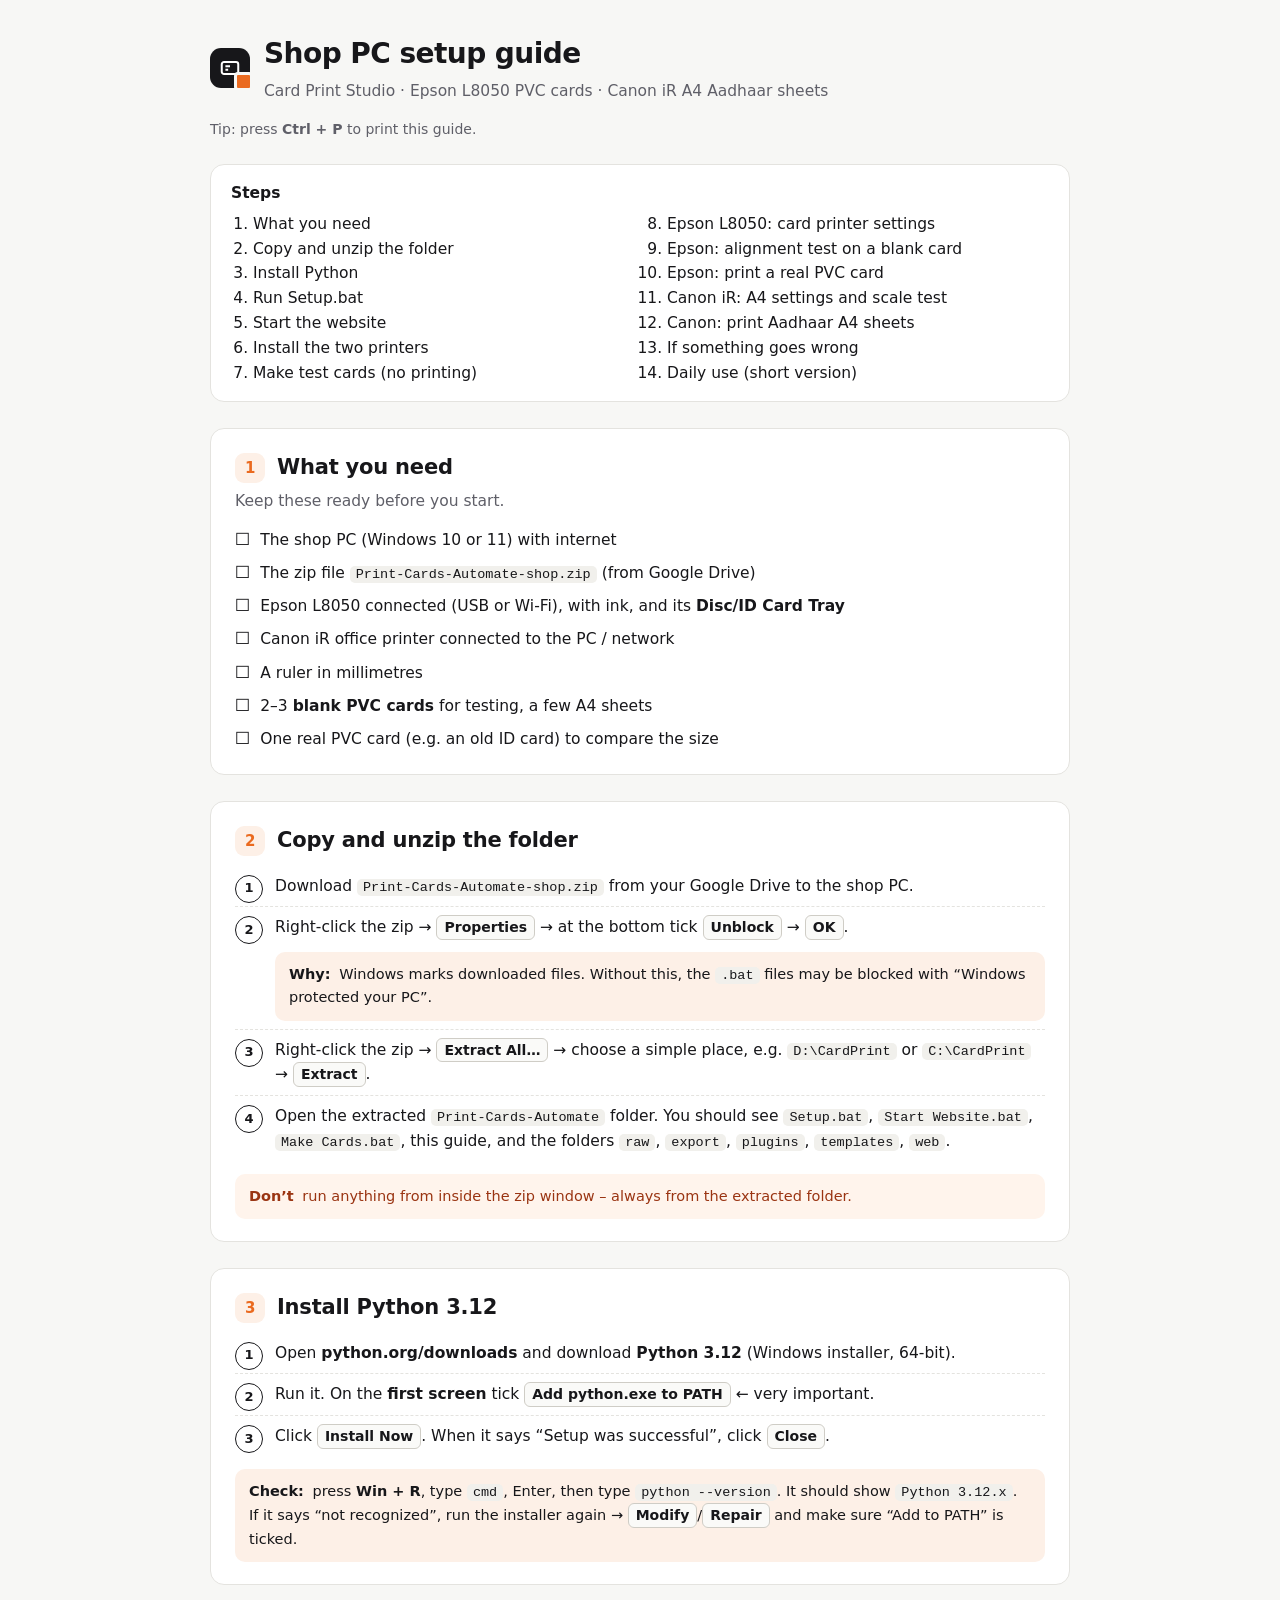
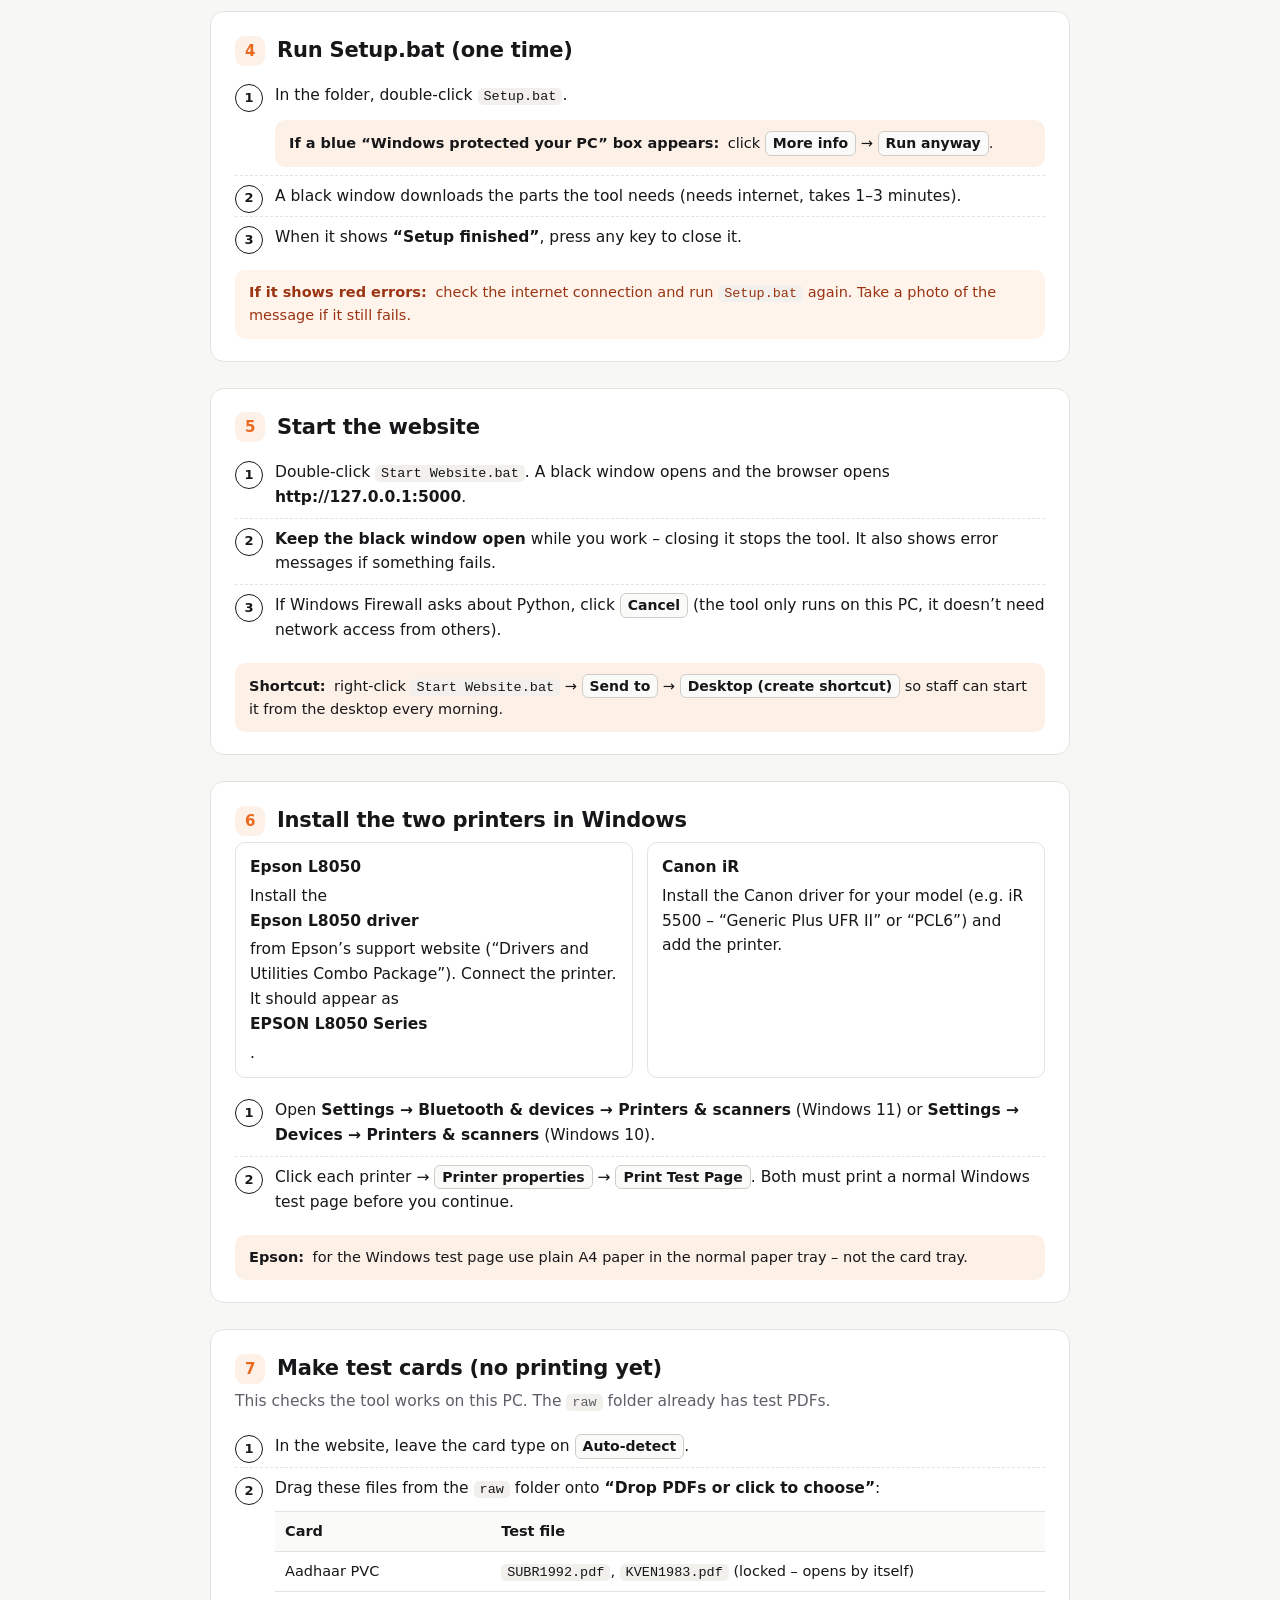
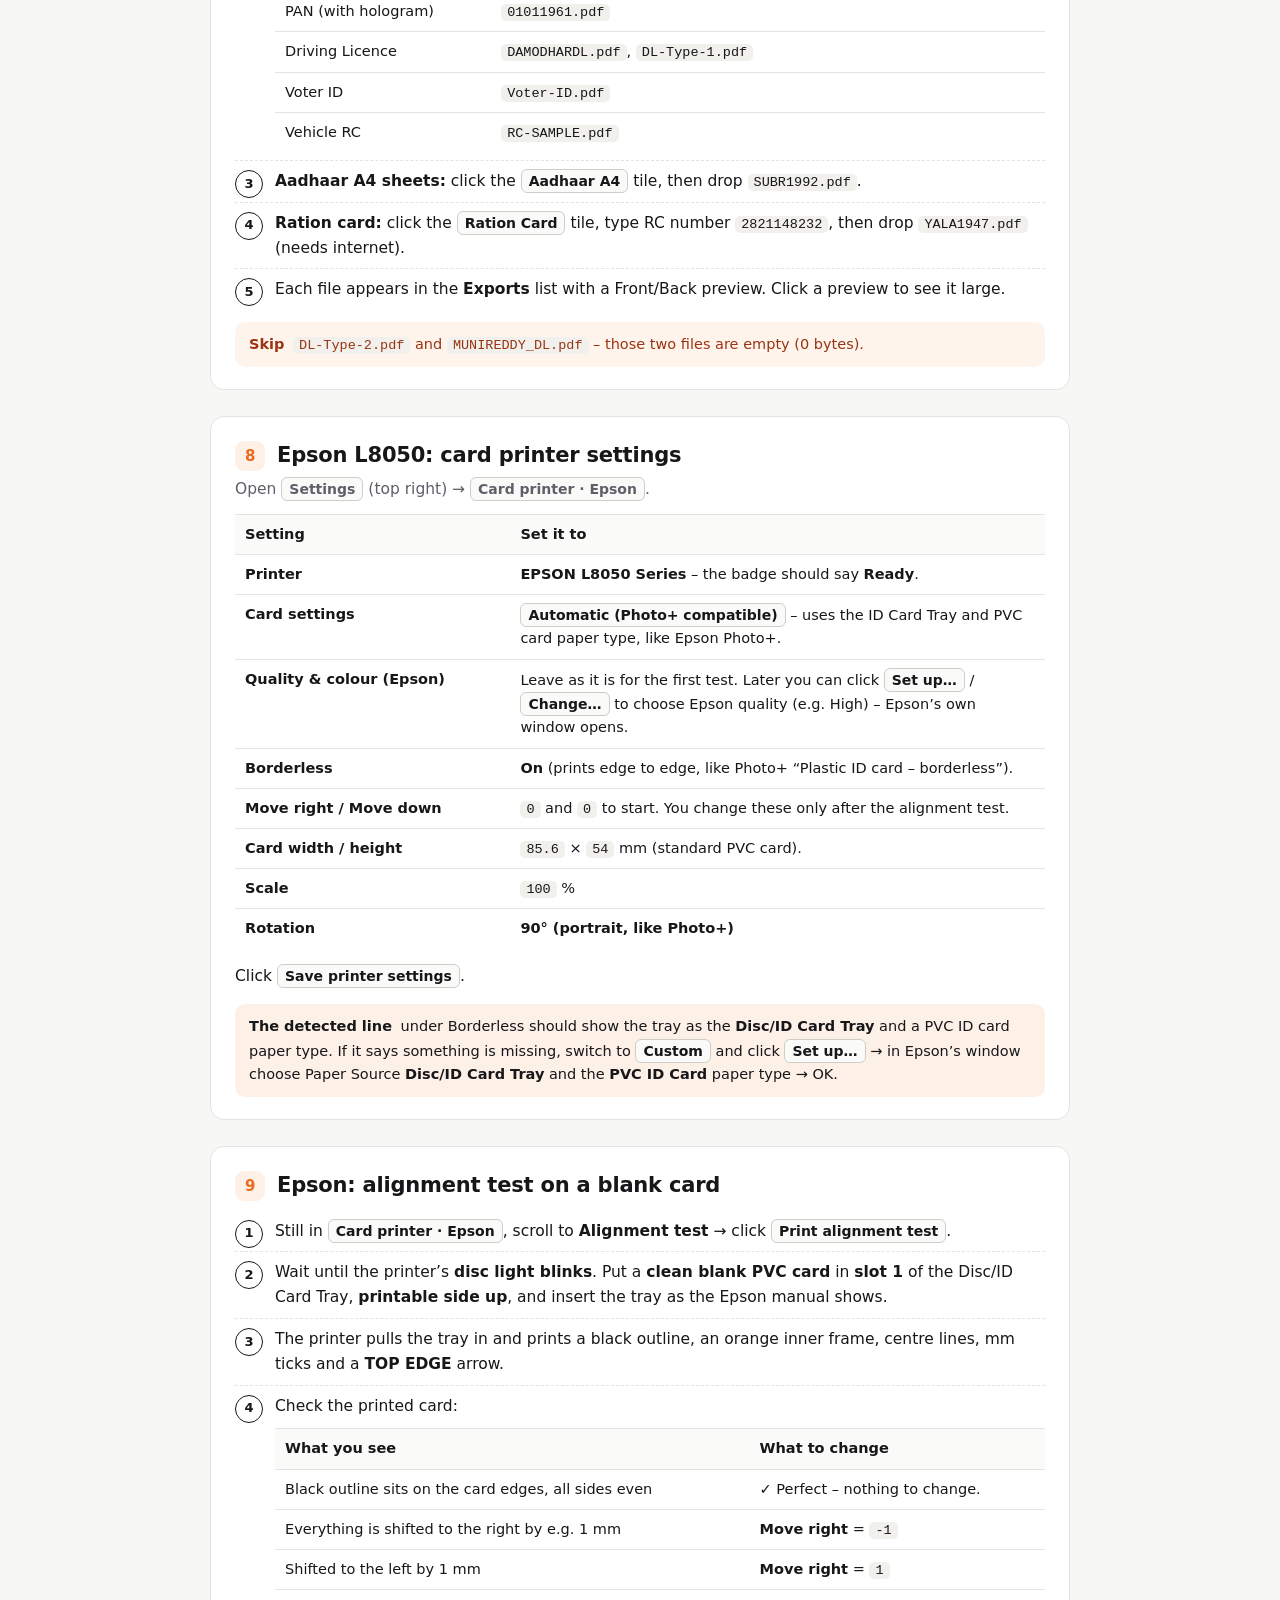
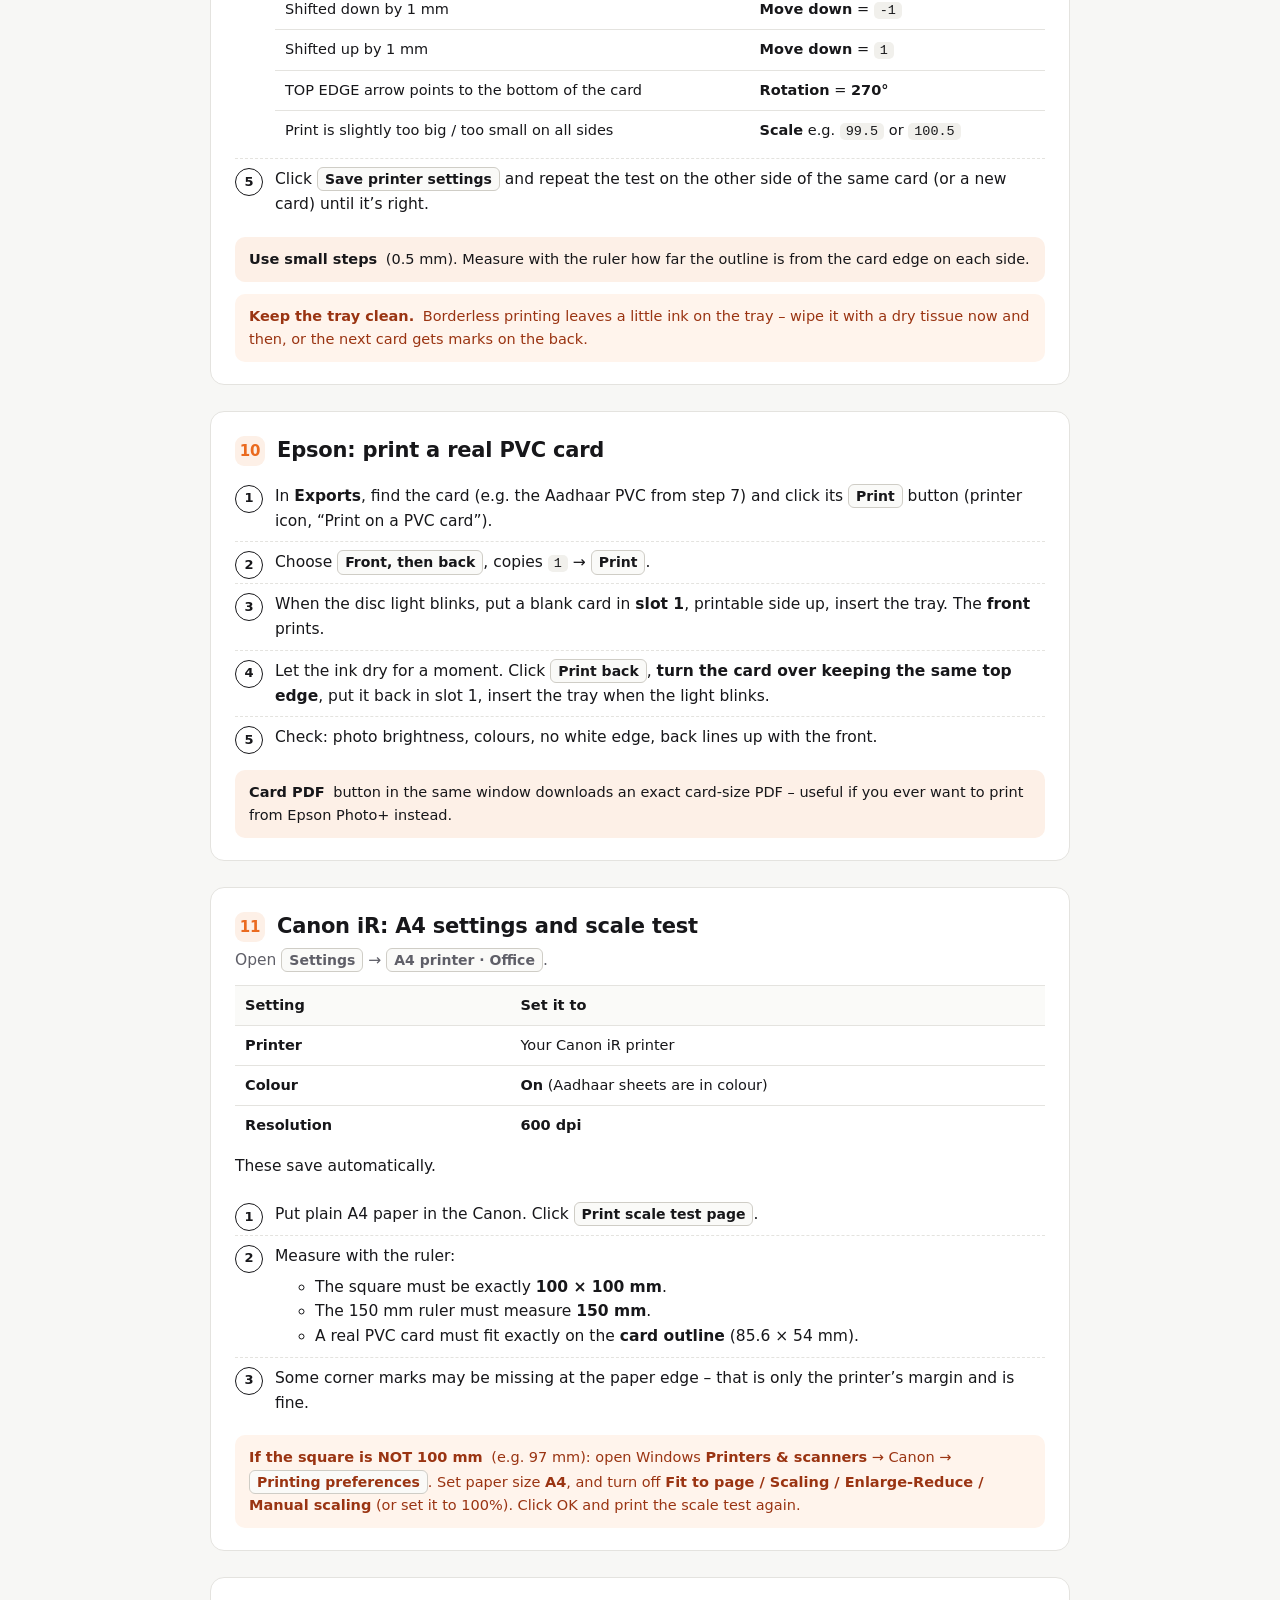
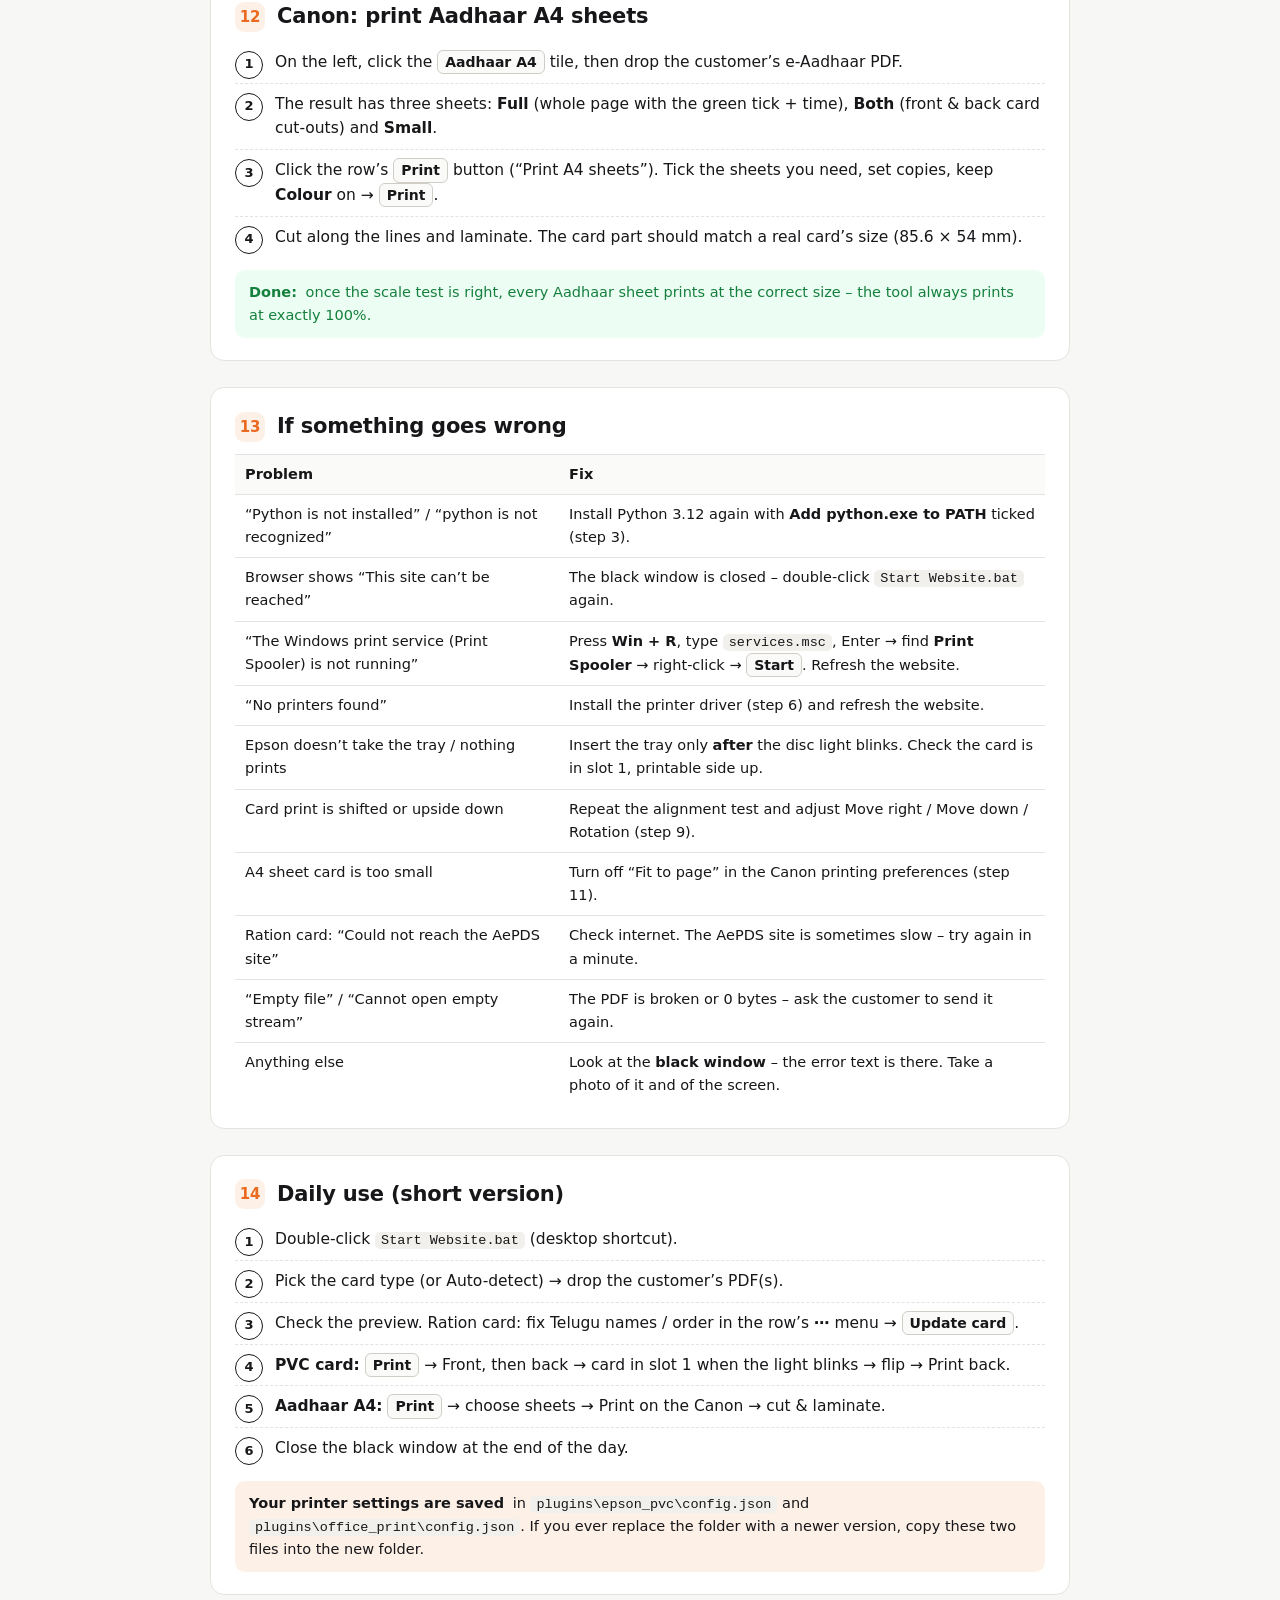
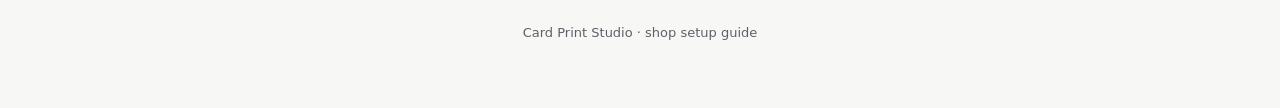
==== SETUP GUIDE.html @ 3e595d33 "Shop PC setup guide (install, Epson card + Canon A4 test printing) Co-Authored-By: Claude Opus 5.5 <" ====
<!doctype html>
<html lang="en">
<head>
<meta charset="utf-8">
<meta name="viewport" content="width=device-width, initial-scale=1">
<title>Shop PC Setup Guide · Card Print Studio</title>
<style>
  :root { --text:#17171a; --muted:#5f5f68; --line:#e4e3df; --bg:#f7f7f5; --card:#fff; --accent:#ea6a1f; --soft:#fdf0e7; --ok:#15803d; --okbg:#ecfdf3; --warn:#9a3412; --warnbg:#fff4ec; --code:#f1f0ec; }
  * { box-sizing: border-box; }
  body { margin: 0; background: var(--bg); color: var(--text); font: 15.5px/1.6 "Segoe UI", system-ui, sans-serif; }
  .wrap { max-width: 900px; margin: 0 auto; padding: 32px 20px 64px; }
  header.top { display: flex; gap: 14px; align-items: center; margin-bottom: 8px; }
  .mark { width: 40px; height: 40px; border-radius: 11px; background: #17171a; display: grid; place-items: center; position: relative; flex: none; }
  .mark::after { content: ""; position: absolute; right: -3px; bottom: -3px; width: 13px; height: 13px; border-radius: 4px; background: var(--accent); border: 3px solid var(--bg); }
  .mark svg { width: 22px; height: 22px; color: #fff; }
  h1 { margin: 0; font-size: 28px; letter-spacing: -.02em; }
  .sub { color: var(--muted); margin: 2px 0 0; }
  nav.toc { margin: 24px 0 8px; padding: 16px 20px; background: var(--card); border: 1px solid var(--line); border-radius: 14px; }
  nav.toc b { display: block; margin-bottom: 6px; }
  nav.toc ol { margin: 0; padding-left: 22px; columns: 2; column-gap: 32px; }
  nav.toc a { color: var(--text); text-decoration: none; } nav.toc a:hover { color: var(--accent); }
  section { margin-top: 26px; padding: 22px 24px; background: var(--card); border: 1px solid var(--line); border-radius: 14px; break-inside: avoid-page; }
  h2 { margin: 0 0 4px; font-size: 21px; letter-spacing: -.01em; display: flex; gap: 12px; align-items: center; }
  h2 .n { width: 30px; height: 30px; border-radius: 9px; background: var(--soft); color: var(--accent); display: grid; place-items: center; font-size: 15px; flex: none; }
  h2 + p.lead { color: var(--muted); margin: 0 0 12px; }
  h3 { font-size: 16px; margin: 18px 0 6px; }
  ol.steps { margin: 8px 0 0; padding-left: 0; list-style: none; counter-reset: s; }
  ol.steps > li { counter-increment: s; position: relative; padding: 8px 0 8px 40px; border-top: 1px dashed var(--line); }
  ol.steps > li:first-child { border-top: 0; }
  ol.steps > li::before { content: counter(s); position: absolute; left: 0; top: 9px; width: 26px; height: 26px; border-radius: 50%; border: 1.5px solid var(--text); font-size: 13px; font-weight: 600; display: grid; place-items: center; }
  .ui { display: inline-block; padding: 0 7px; border-radius: 6px; border: 1px solid #cfcdc6; background: #fafaf8; font-weight: 600; font-size: 14px; white-space: nowrap; }
  code, .path { font: 13.5px Consolas, "Cascadia Mono", monospace; background: var(--code); padding: 1px 6px; border-radius: 5px; }
  .tip, .warn, .ok { margin: 12px 0 0; padding: 11px 14px; border-radius: 10px; font-size: 14.5px; }
  .tip { background: var(--soft); } .warn { background: var(--warnbg); color: var(--warn); } .ok { background: var(--okbg); color: var(--ok); }
  .tip b:first-child, .warn b:first-child, .ok b:first-child { margin-right: 4px; }
  table { width: 100%; border-collapse: collapse; margin-top: 10px; font-size: 14.5px; }
  th, td { text-align: left; padding: 8px 10px; border-top: 1px solid var(--line); vertical-align: top; }
  th { background: #fafaf8; font-weight: 600; }
  ul.check { list-style: none; padding: 0; margin: 8px 0 0; display: grid; gap: 6px; }
  ul.check li::before { content: "☐"; margin-right: 10px; font-size: 17px; }
  .grid2 { display: grid; grid-template-columns: 1fr 1fr; gap: 14px; }
  .box { border: 1px solid var(--line); border-radius: 10px; padding: 12px 14px; }
  .box b { display: block; margin-bottom: 4px; }
  footer { margin-top: 28px; color: var(--muted); font-size: 13px; text-align: center; }
  .noprint { }
  @media (max-width: 700px) { nav.toc ol { columns: 1; } .grid2 { grid-template-columns: 1fr; } }
  @media print { body { background: #fff; font-size: 12.5px; } section, nav.toc { border-color: #ccc; } .noprint { display: none; } a { color: inherit; } }
</style>
</head>
<body>
<div class="wrap">
  <header class="top">
    <span class="mark"><svg viewBox="0 0 24 24" fill="none" stroke="currentColor" stroke-width="2.2"><rect x="3" y="5.5" width="18" height="13" rx="2.5"/><path d="M7 10h5M7 14h3"/></svg></span>
    <div><h1>Shop PC setup guide</h1><p class="sub">Card Print Studio &middot; Epson L8050 PVC cards &middot; Canon iR A4 Aadhaar sheets</p></div>
  </header>
  <p class="noprint" style="color:var(--muted);font-size:14px">Tip: press <b>Ctrl + P</b> to print this guide.</p>

  <nav class="toc"><b>Steps</b><ol>
    <li><a href="#need">What you need</a></li>
    <li><a href="#unzip">Copy and unzip the folder</a></li>
    <li><a href="#python">Install Python</a></li>
    <li><a href="#setup">Run Setup.bat</a></li>
    <li><a href="#start">Start the website</a></li>
    <li><a href="#printers">Install the two printers</a></li>
    <li><a href="#cards">Make test cards (no printing)</a></li>
    <li><a href="#epson">Epson L8050: card printer settings</a></li>
    <li><a href="#epsontest">Epson: alignment test on a blank card</a></li>
    <li><a href="#epsonprint">Epson: print a real PVC card</a></li>
    <li><a href="#canon">Canon iR: A4 settings and scale test</a></li>
    <li><a href="#aadhaar">Canon: print Aadhaar A4 sheets</a></li>
    <li><a href="#trouble">If something goes wrong</a></li>
    <li><a href="#daily">Daily use (short version)</a></li>
  </ol></nav>

  <section id="need">
    <h2><span class="n">1</span>What you need</h2>
    <p class="lead">Keep these ready before you start.</p>
    <ul class="check">
      <li>The shop PC (Windows 10 or 11) with internet</li>
      <li>The zip file <code>Print-Cards-Automate-shop.zip</code> (from Google Drive)</li>
      <li>Epson L8050 connected (USB or Wi-Fi), with ink, and its <b>Disc/ID Card Tray</b></li>
      <li>Canon iR office printer connected to the PC / network</li>
      <li>A ruler in millimetres</li>
      <li>2&ndash;3 <b>blank PVC cards</b> for testing, a few A4 sheets</li>
      <li>One real PVC card (e.g. an old ID card) to compare the size</li>
    </ul>
  </section>

  <section id="unzip">
    <h2><span class="n">2</span>Copy and unzip the folder</h2>
    <ol class="steps">
      <li>Download <code>Print-Cards-Automate-shop.zip</code> from your Google Drive to the shop PC.</li>
      <li>Right-click the zip &rarr; <span class="ui">Properties</span> &rarr; at the bottom tick <span class="ui">Unblock</span> &rarr; <span class="ui">OK</span>.
        <div class="tip"><b>Why:</b> Windows marks downloaded files. Without this, the <code>.bat</code> files may be blocked with &ldquo;Windows protected your PC&rdquo;.</div></li>
      <li>Right-click the zip &rarr; <span class="ui">Extract All&hellip;</span> &rarr; choose a simple place, e.g. <span class="path">D:\CardPrint</span> or <span class="path">C:\CardPrint</span> &rarr; <span class="ui">Extract</span>.</li>
      <li>Open the extracted <span class="path">Print-Cards-Automate</span> folder. You should see <code>Setup.bat</code>, <code>Start Website.bat</code>, <code>Make Cards.bat</code>, this guide, and the folders <code>raw</code>, <code>export</code>, <code>plugins</code>, <code>templates</code>, <code>web</code>.</li>
    </ol>
    <div class="warn"><b>Don&rsquo;t</b> run anything from inside the zip window &ndash; always from the extracted folder.</div>
  </section>

  <section id="python">
    <h2><span class="n">3</span>Install Python 3.12</h2>
    <ol class="steps">
      <li>Open <b>python.org/downloads</b> and download <b>Python 3.12</b> (Windows installer, 64-bit).</li>
      <li>Run it. On the <b>first screen</b> tick <span class="ui">Add python.exe to PATH</span> &larr; very important.</li>
      <li>Click <span class="ui">Install Now</span>. When it says &ldquo;Setup was successful&rdquo;, click <span class="ui">Close</span>.</li>
    </ol>
    <div class="tip"><b>Check:</b> press <b>Win + R</b>, type <code>cmd</code>, Enter, then type <code>python --version</code>. It should show <code>Python 3.12.x</code>. If it says &ldquo;not recognized&rdquo;, run the installer again &rarr; <span class="ui">Modify</span>/<span class="ui">Repair</span> and make sure &ldquo;Add to PATH&rdquo; is ticked.</div>
  </section>

  <section id="setup">
    <h2><span class="n">4</span>Run Setup.bat (one time)</h2>
    <ol class="steps">
      <li>In the folder, double-click <code>Setup.bat</code>.
        <div class="tip"><b>If a blue &ldquo;Windows protected your PC&rdquo; box appears:</b> click <span class="ui">More info</span> &rarr; <span class="ui">Run anyway</span>.</div></li>
      <li>A black window downloads the parts the tool needs (needs internet, takes 1&ndash;3 minutes).</li>
      <li>When it shows <b>&ldquo;Setup finished&rdquo;</b>, press any key to close it.</li>
    </ol>
    <div class="warn"><b>If it shows red errors:</b> check the internet connection and run <code>Setup.bat</code> again. Take a photo of the message if it still fails.</div>
  </section>

  <section id="start">
    <h2><span class="n">5</span>Start the website</h2>
    <ol class="steps">
      <li>Double-click <code>Start Website.bat</code>. A black window opens and the browser opens <b>http://127.0.0.1:5000</b>.</li>
      <li><b>Keep the black window open</b> while you work &ndash; closing it stops the tool. It also shows error messages if something fails.</li>
      <li>If Windows Firewall asks about Python, click <span class="ui">Cancel</span> (the tool only runs on this PC, it doesn&rsquo;t need network access from others).</li>
    </ol>
    <div class="tip"><b>Shortcut:</b> right-click <code>Start Website.bat</code> &rarr; <span class="ui">Send to</span> &rarr; <span class="ui">Desktop (create shortcut)</span> so staff can start it from the desktop every morning.</div>
  </section>

  <section id="printers">
    <h2><span class="n">6</span>Install the two printers in Windows</h2>
    <div class="grid2">
      <div class="box"><b>Epson L8050</b>
        Install the <b>Epson L8050 driver</b> from Epson&rsquo;s support website (&ldquo;Drivers and Utilities Combo Package&rdquo;). Connect the printer. It should appear as <b>EPSON L8050 Series</b>.</div>
      <div class="box"><b>Canon iR</b>
        Install the Canon driver for your model (e.g. iR 5500 &ndash; &ldquo;Generic Plus UFR II&rdquo; or &ldquo;PCL6&rdquo;) and add the printer.</div>
    </div>
    <ol class="steps" style="margin-top:12px">
      <li>Open <b>Settings &rarr; Bluetooth &amp; devices &rarr; Printers &amp; scanners</b> (Windows 11) or <b>Settings &rarr; Devices &rarr; Printers &amp; scanners</b> (Windows 10).</li>
      <li>Click each printer &rarr; <span class="ui">Printer properties</span> &rarr; <span class="ui">Print Test Page</span>. Both must print a normal Windows test page before you continue.</li>
    </ol>
    <div class="tip"><b>Epson:</b> for the Windows test page use plain A4 paper in the normal paper tray &ndash; not the card tray.</div>
  </section>

  <section id="cards">
    <h2><span class="n">7</span>Make test cards (no printing yet)</h2>
    <p class="lead">This checks the tool works on this PC. The <code>raw</code> folder already has test PDFs.</p>
    <ol class="steps">
      <li>In the website, leave the card type on <span class="ui">Auto-detect</span>.</li>
      <li>Drag these files from the <code>raw</code> folder onto <b>&ldquo;Drop PDFs or click to choose&rdquo;</b>:
        <table>
          <tr><th>Card</th><th>Test file</th></tr>
          <tr><td>Aadhaar PVC</td><td><code>SUBR1992.pdf</code>, <code>KVEN1983.pdf</code> (locked &ndash; opens by itself)</td></tr>
          <tr><td>PAN (with hologram)</td><td><code>01011961.pdf</code></td></tr>
          <tr><td>Driving Licence</td><td><code>DAMODHARDL.pdf</code>, <code>DL-Type-1.pdf</code></td></tr>
          <tr><td>Voter ID</td><td><code>Voter-ID.pdf</code></td></tr>
          <tr><td>Vehicle RC</td><td><code>RC-SAMPLE.pdf</code></td></tr>
        </table></li>
      <li><b>Aadhaar A4 sheets:</b> click the <span class="ui">Aadhaar A4</span> tile, then drop <code>SUBR1992.pdf</code>.</li>
      <li><b>Ration card:</b> click the <span class="ui">Ration Card</span> tile, type RC number <code>2821148232</code>, then drop <code>YALA1947.pdf</code> (needs internet).</li>
      <li>Each file appears in the <b>Exports</b> list with a Front/Back preview. Click a preview to see it large.</li>
    </ol>
    <div class="warn"><b>Skip</b> <code>DL-Type-2.pdf</code> and <code>MUNIREDDY_DL.pdf</code> &ndash; those two files are empty (0 bytes).</div>
  </section>

  <section id="epson">
    <h2><span class="n">8</span>Epson L8050: card printer settings</h2>
    <p class="lead">Open <span class="ui">Settings</span> (top right) &rarr; <span class="ui">Card printer &middot; Epson</span>.</p>
    <table>
      <tr><th style="width:34%">Setting</th><th>Set it to</th></tr>
      <tr><td><b>Printer</b></td><td><b>EPSON L8050 Series</b> &ndash; the badge should say <b>Ready</b>.</td></tr>
      <tr><td><b>Card settings</b></td><td><span class="ui">Automatic (Photo+ compatible)</span> &ndash; uses the ID Card Tray and PVC card paper type, like Epson Photo+.</td></tr>
      <tr><td><b>Quality &amp; colour (Epson)</b></td><td>Leave as it is for the first test. Later you can click <span class="ui">Set up&hellip;</span> / <span class="ui">Change&hellip;</span> to choose Epson quality (e.g. High) &ndash; Epson&rsquo;s own window opens.</td></tr>
      <tr><td><b>Borderless</b></td><td><b>On</b> (prints edge to edge, like Photo+ &ldquo;Plastic ID card &ndash; borderless&rdquo;).</td></tr>
      <tr><td><b>Move right / Move down</b></td><td><code>0</code> and <code>0</code> to start. You change these only after the alignment test.</td></tr>
      <tr><td><b>Card width / height</b></td><td><code>85.6</code> &times; <code>54</code> mm (standard PVC card).</td></tr>
      <tr><td><b>Scale</b></td><td><code>100</code> %</td></tr>
      <tr><td><b>Rotation</b></td><td><b>90&deg; (portrait, like Photo+)</b></td></tr>
    </table>
    <p>Click <span class="ui">Save printer settings</span>.</p>
    <div class="tip"><b>The detected line</b> under Borderless should show the tray as the <b>Disc/ID Card Tray</b> and a PVC ID card paper type. If it says something is missing, switch to <span class="ui">Custom</span> and click <span class="ui">Set up&hellip;</span> &rarr; in Epson&rsquo;s window choose Paper Source <b>Disc/ID Card Tray</b> and the <b>PVC ID Card</b> paper type &rarr; OK.</div>
  </section>

  <section id="epsontest">
    <h2><span class="n">9</span>Epson: alignment test on a blank card</h2>
    <ol class="steps">
      <li>Still in <span class="ui">Card printer &middot; Epson</span>, scroll to <b>Alignment test</b> &rarr; click <span class="ui">Print alignment test</span>.</li>
      <li>Wait until the printer&rsquo;s <b>disc light blinks</b>. Put a <b>clean blank PVC card</b> in <b>slot 1</b> of the Disc/ID Card Tray, <b>printable side up</b>, and insert the tray as the Epson manual shows.</li>
      <li>The printer pulls the tray in and prints a black outline, an orange inner frame, centre lines, mm ticks and a <b>TOP EDGE</b> arrow.</li>
      <li>Check the printed card:
        <table>
          <tr><th>What you see</th><th>What to change</th></tr>
          <tr><td>Black outline sits on the card edges, all sides even</td><td>&#10003; Perfect &ndash; nothing to change.</td></tr>
          <tr><td>Everything is shifted to the right by e.g. 1 mm</td><td><b>Move right</b> = <code>-1</code></td></tr>
          <tr><td>Shifted to the left by 1 mm</td><td><b>Move right</b> = <code>1</code></td></tr>
          <tr><td>Shifted down by 1 mm</td><td><b>Move down</b> = <code>-1</code></td></tr>
          <tr><td>Shifted up by 1 mm</td><td><b>Move down</b> = <code>1</code></td></tr>
          <tr><td>TOP EDGE arrow points to the bottom of the card</td><td><b>Rotation</b> = <b>270&deg;</b></td></tr>
          <tr><td>Print is slightly too big / too small on all sides</td><td><b>Scale</b> e.g. <code>99.5</code> or <code>100.5</code></td></tr>
        </table></li>
      <li>Click <span class="ui">Save printer settings</span> and repeat the test on the other side of the same card (or a new card) until it&rsquo;s right.</li>
    </ol>
    <div class="tip"><b>Use small steps</b> (0.5 mm). Measure with the ruler how far the outline is from the card edge on each side.</div>
    <div class="warn"><b>Keep the tray clean.</b> Borderless printing leaves a little ink on the tray &ndash; wipe it with a dry tissue now and then, or the next card gets marks on the back.</div>
  </section>

  <section id="epsonprint">
    <h2><span class="n">10</span>Epson: print a real PVC card</h2>
    <ol class="steps">
      <li>In <b>Exports</b>, find the card (e.g. the Aadhaar PVC from step 7) and click its <span class="ui">Print</span> button (printer icon, &ldquo;Print on a PVC card&rdquo;).</li>
      <li>Choose <span class="ui">Front, then back</span>, copies <code>1</code> &rarr; <span class="ui">Print</span>.</li>
      <li>When the disc light blinks, put a blank card in <b>slot 1</b>, printable side up, insert the tray. The <b>front</b> prints.</li>
      <li>Let the ink dry for a moment. Click <span class="ui">Print back</span>, <b>turn the card over keeping the same top edge</b>, put it back in slot 1, insert the tray when the light blinks.</li>
      <li>Check: photo brightness, colours, no white edge, back lines up with the front.</li>
    </ol>
    <div class="tip"><b>Card PDF</b> button in the same window downloads an exact card-size PDF &ndash; useful if you ever want to print from Epson Photo+ instead.</div>
  </section>

  <section id="canon">
    <h2><span class="n">11</span>Canon iR: A4 settings and scale test</h2>
    <p class="lead">Open <span class="ui">Settings</span> &rarr; <span class="ui">A4 printer &middot; Office</span>.</p>
    <table>
      <tr><th style="width:34%">Setting</th><th>Set it to</th></tr>
      <tr><td><b>Printer</b></td><td>Your Canon iR printer</td></tr>
      <tr><td><b>Colour</b></td><td><b>On</b> (Aadhaar sheets are in colour)</td></tr>
      <tr><td><b>Resolution</b></td><td><b>600 dpi</b></td></tr>
    </table>
    <p style="margin-top:8px">These save automatically.</p>
    <ol class="steps">
      <li>Put plain A4 paper in the Canon. Click <span class="ui">Print scale test page</span>.</li>
      <li>Measure with the ruler:
        <ul style="margin:6px 0 0">
          <li>The square must be exactly <b>100 &times; 100 mm</b>.</li>
          <li>The 150 mm ruler must measure <b>150 mm</b>.</li>
          <li>A real PVC card must fit exactly on the <b>card outline</b> (85.6 &times; 54 mm).</li>
        </ul></li>
      <li>Some corner marks may be missing at the paper edge &ndash; that is only the printer&rsquo;s margin and is fine.</li>
    </ol>
    <div class="warn"><b>If the square is NOT 100 mm</b> (e.g. 97 mm): open Windows <b>Printers &amp; scanners</b> &rarr; Canon &rarr; <span class="ui">Printing preferences</span>. Set paper size <b>A4</b>, and turn off <b>Fit to page / Scaling / Enlarge-Reduce / Manual scaling</b> (or set it to 100%). Click OK and print the scale test again.</div>
  </section>

  <section id="aadhaar">
    <h2><span class="n">12</span>Canon: print Aadhaar A4 sheets</h2>
    <ol class="steps">
      <li>On the left, click the <span class="ui">Aadhaar A4</span> tile, then drop the customer&rsquo;s e-Aadhaar PDF.</li>
      <li>The result has three sheets: <b>Full</b> (whole page with the green tick + time), <b>Both</b> (front &amp; back card cut-outs) and <b>Small</b>.</li>
      <li>Click the row&rsquo;s <span class="ui">Print</span> button (&ldquo;Print A4 sheets&rdquo;). Tick the sheets you need, set copies, keep <b>Colour</b> on &rarr; <span class="ui">Print</span>.</li>
      <li>Cut along the lines and laminate. The card part should match a real card&rsquo;s size (85.6 &times; 54 mm).</li>
    </ol>
    <div class="ok"><b>Done:</b> once the scale test is right, every Aadhaar sheet prints at the correct size &ndash; the tool always prints at exactly 100%.</div>
  </section>

  <section id="trouble">
    <h2><span class="n">13</span>If something goes wrong</h2>
    <table>
      <tr><th style="width:40%">Problem</th><th>Fix</th></tr>
      <tr><td>&ldquo;Python is not installed&rdquo; / &ldquo;python is not recognized&rdquo;</td><td>Install Python 3.12 again with <b>Add python.exe to PATH</b> ticked (step 3).</td></tr>
      <tr><td>Browser shows &ldquo;This site can&rsquo;t be reached&rdquo;</td><td>The black window is closed &ndash; double-click <code>Start Website.bat</code> again.</td></tr>
      <tr><td>&ldquo;The Windows print service (Print Spooler) is not running&rdquo;</td><td>Press <b>Win + R</b>, type <code>services.msc</code>, Enter &rarr; find <b>Print Spooler</b> &rarr; right-click &rarr; <span class="ui">Start</span>. Refresh the website.</td></tr>
      <tr><td>&ldquo;No printers found&rdquo;</td><td>Install the printer driver (step 6) and refresh the website.</td></tr>
      <tr><td>Epson doesn&rsquo;t take the tray / nothing prints</td><td>Insert the tray only <b>after</b> the disc light blinks. Check the card is in slot 1, printable side up.</td></tr>
      <tr><td>Card print is shifted or upside down</td><td>Repeat the alignment test and adjust Move right / Move down / Rotation (step 9).</td></tr>
      <tr><td>A4 sheet card is too small</td><td>Turn off &ldquo;Fit to page&rdquo; in the Canon printing preferences (step 11).</td></tr>
      <tr><td>Ration card: &ldquo;Could not reach the AePDS site&rdquo;</td><td>Check internet. The AePDS site is sometimes slow &ndash; try again in a minute.</td></tr>
      <tr><td>&ldquo;Empty file&rdquo; / &ldquo;Cannot open empty stream&rdquo;</td><td>The PDF is broken or 0 bytes &ndash; ask the customer to send it again.</td></tr>
      <tr><td>Anything else</td><td>Look at the <b>black window</b> &ndash; the error text is there. Take a photo of it and of the screen.</td></tr>
    </table>
  </section>

  <section id="daily">
    <h2><span class="n">14</span>Daily use (short version)</h2>
    <ol class="steps">
      <li>Double-click <code>Start Website.bat</code> (desktop shortcut).</li>
      <li>Pick the card type (or Auto-detect) &rarr; drop the customer&rsquo;s PDF(s).</li>
      <li>Check the preview. Ration card: fix Telugu names / order in the row&rsquo;s <b>&#8943;</b> menu &rarr; <span class="ui">Update card</span>.</li>
      <li><b>PVC card:</b> <span class="ui">Print</span> &rarr; Front, then back &rarr; card in slot 1 when the light blinks &rarr; flip &rarr; Print back.</li>
      <li><b>Aadhaar A4:</b> <span class="ui">Print</span> &rarr; choose sheets &rarr; Print on the Canon &rarr; cut &amp; laminate.</li>
      <li>Close the black window at the end of the day.</li>
    </ol>
    <div class="tip"><b>Your printer settings are saved</b> in <span class="path">plugins\epson_pvc\config.json</span> and <span class="path">plugins\office_print\config.json</span>. If you ever replace the folder with a newer version, copy these two files into the new folder.</div>
  </section>

  <footer>Card Print Studio &middot; shop setup guide</footer>
</div>
</body>
</html>
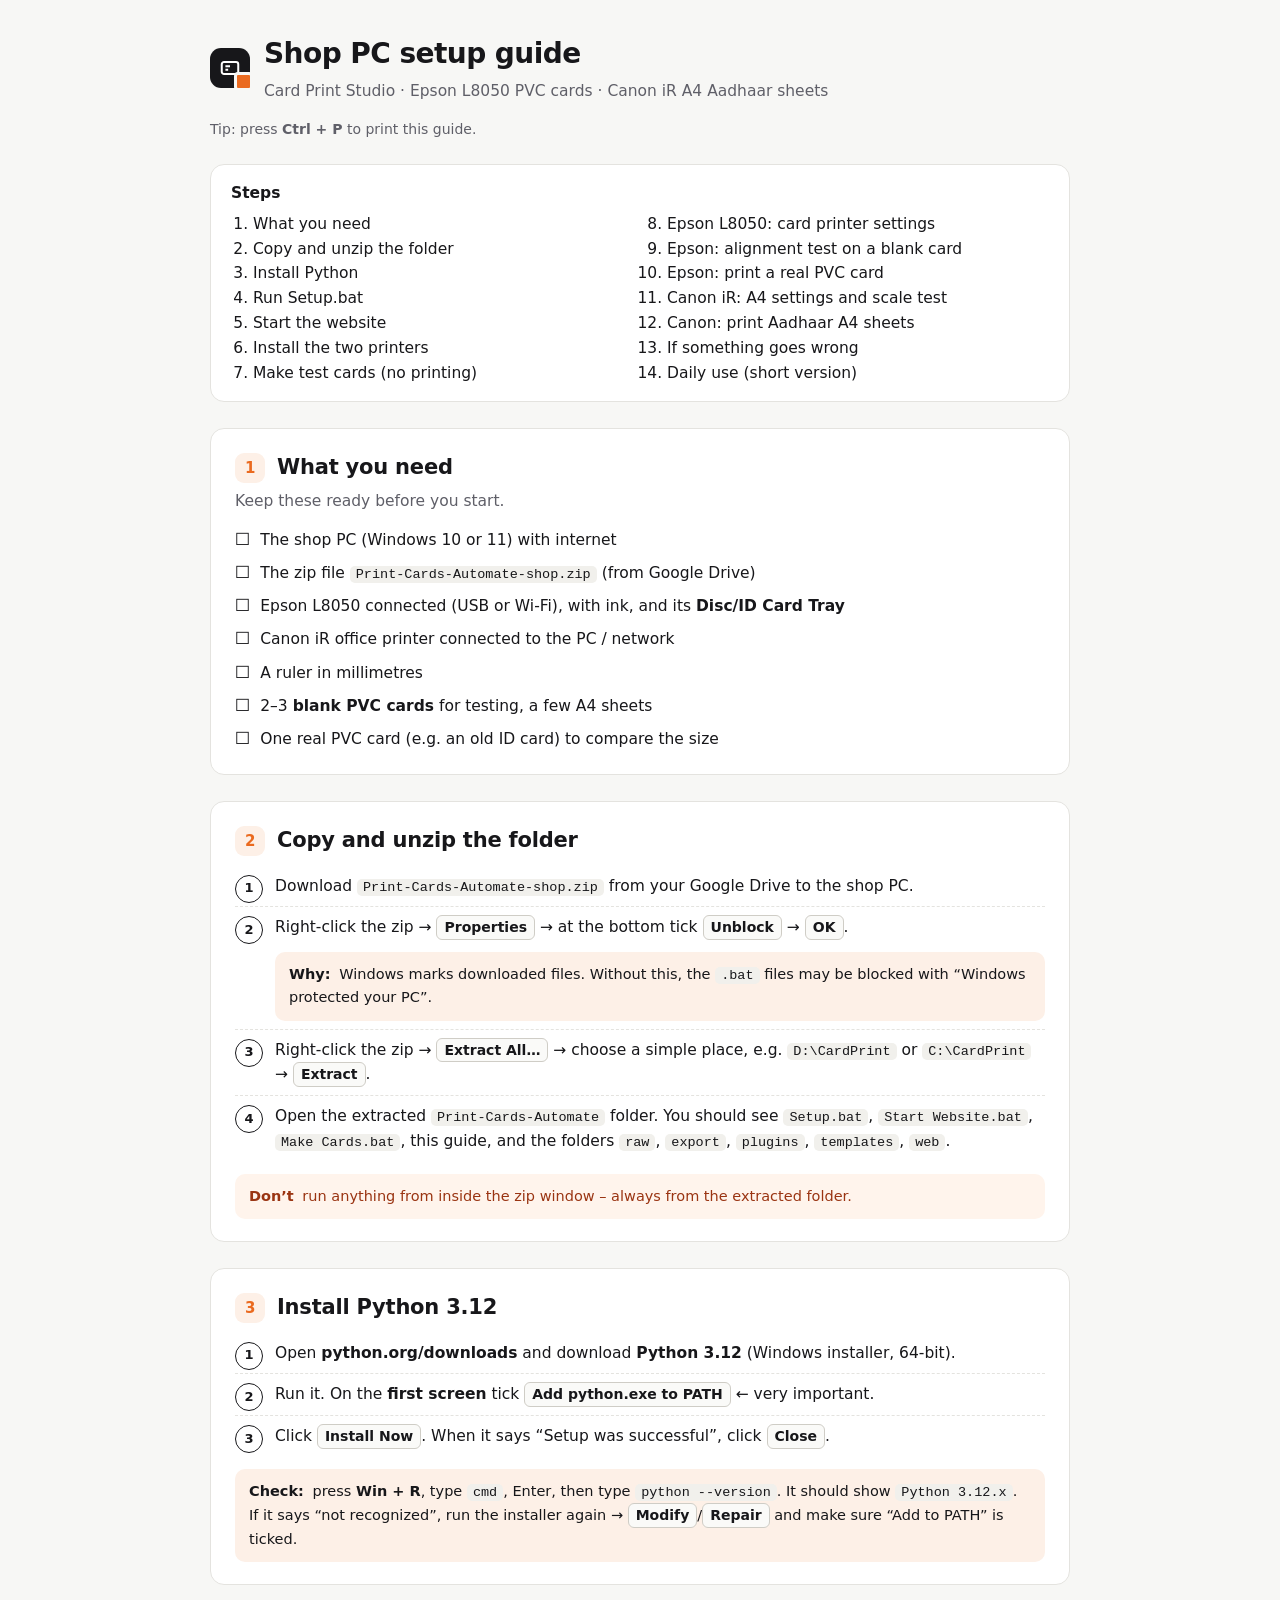
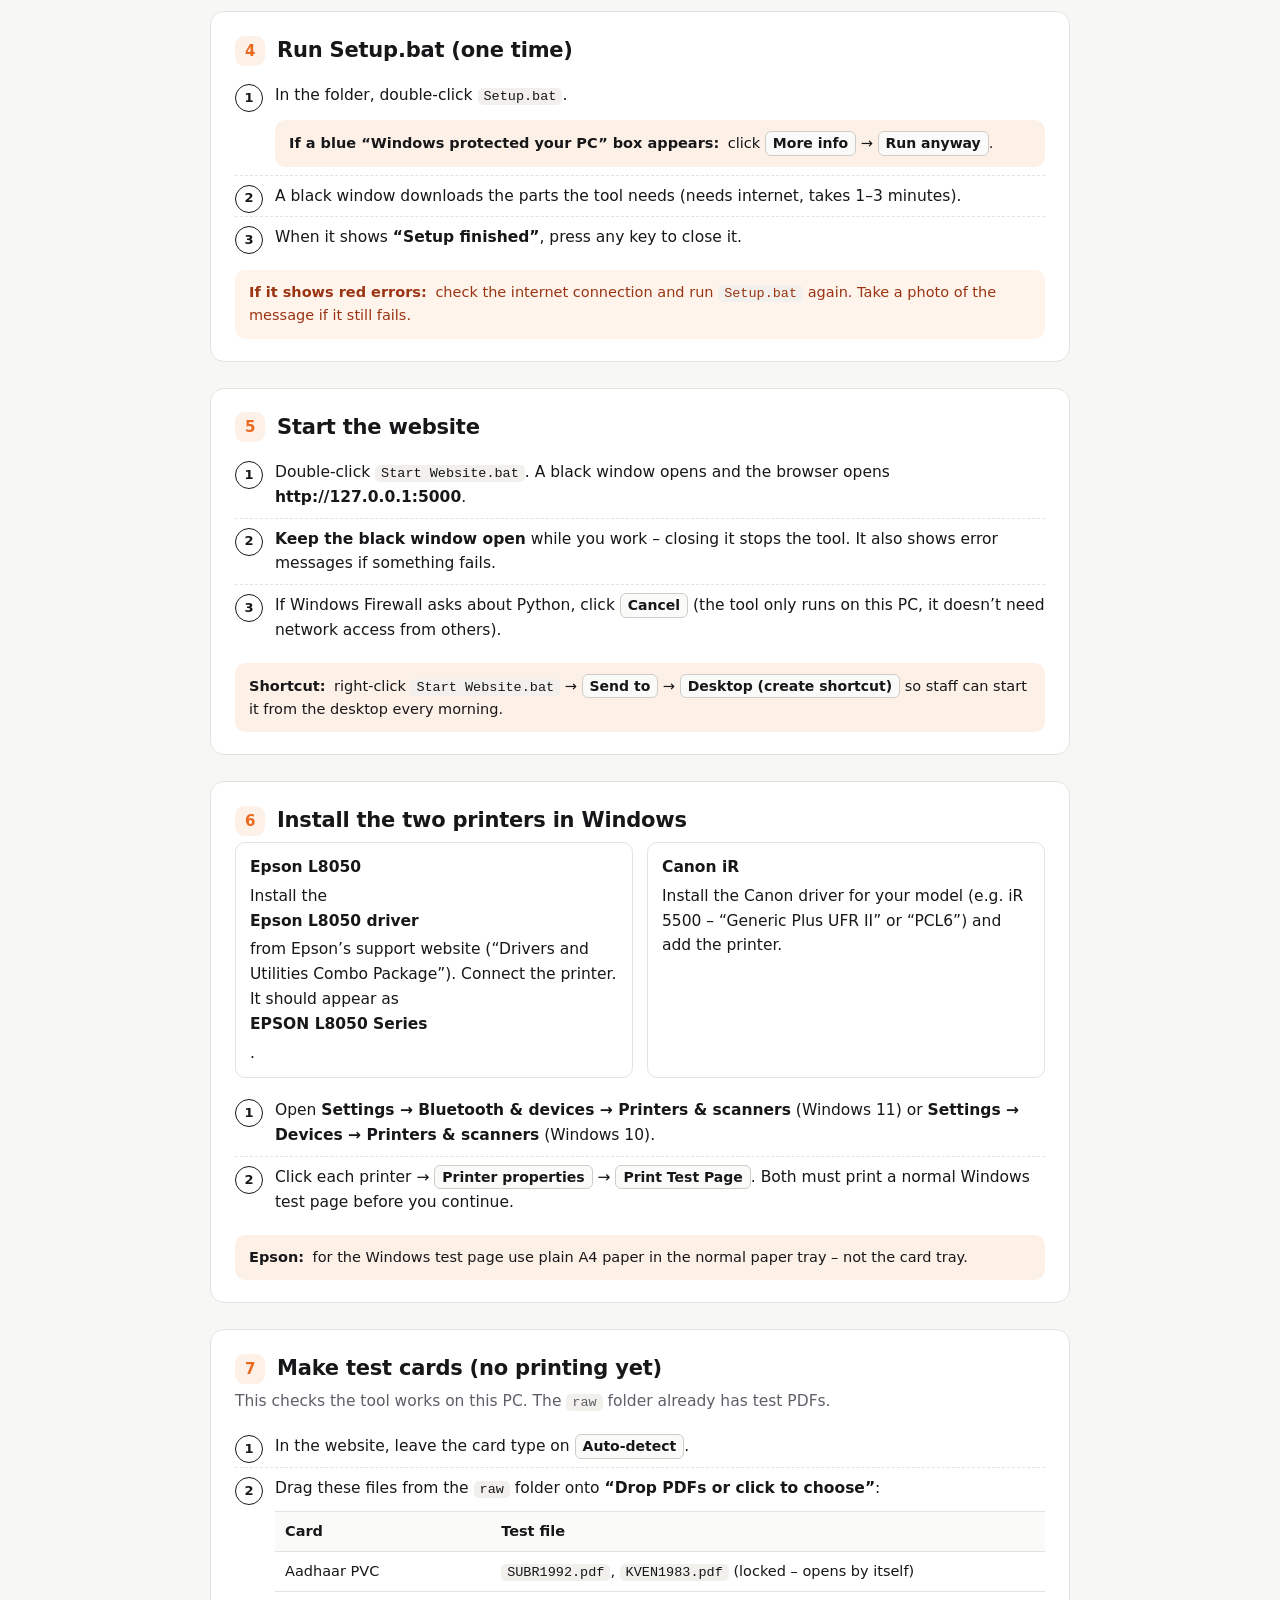
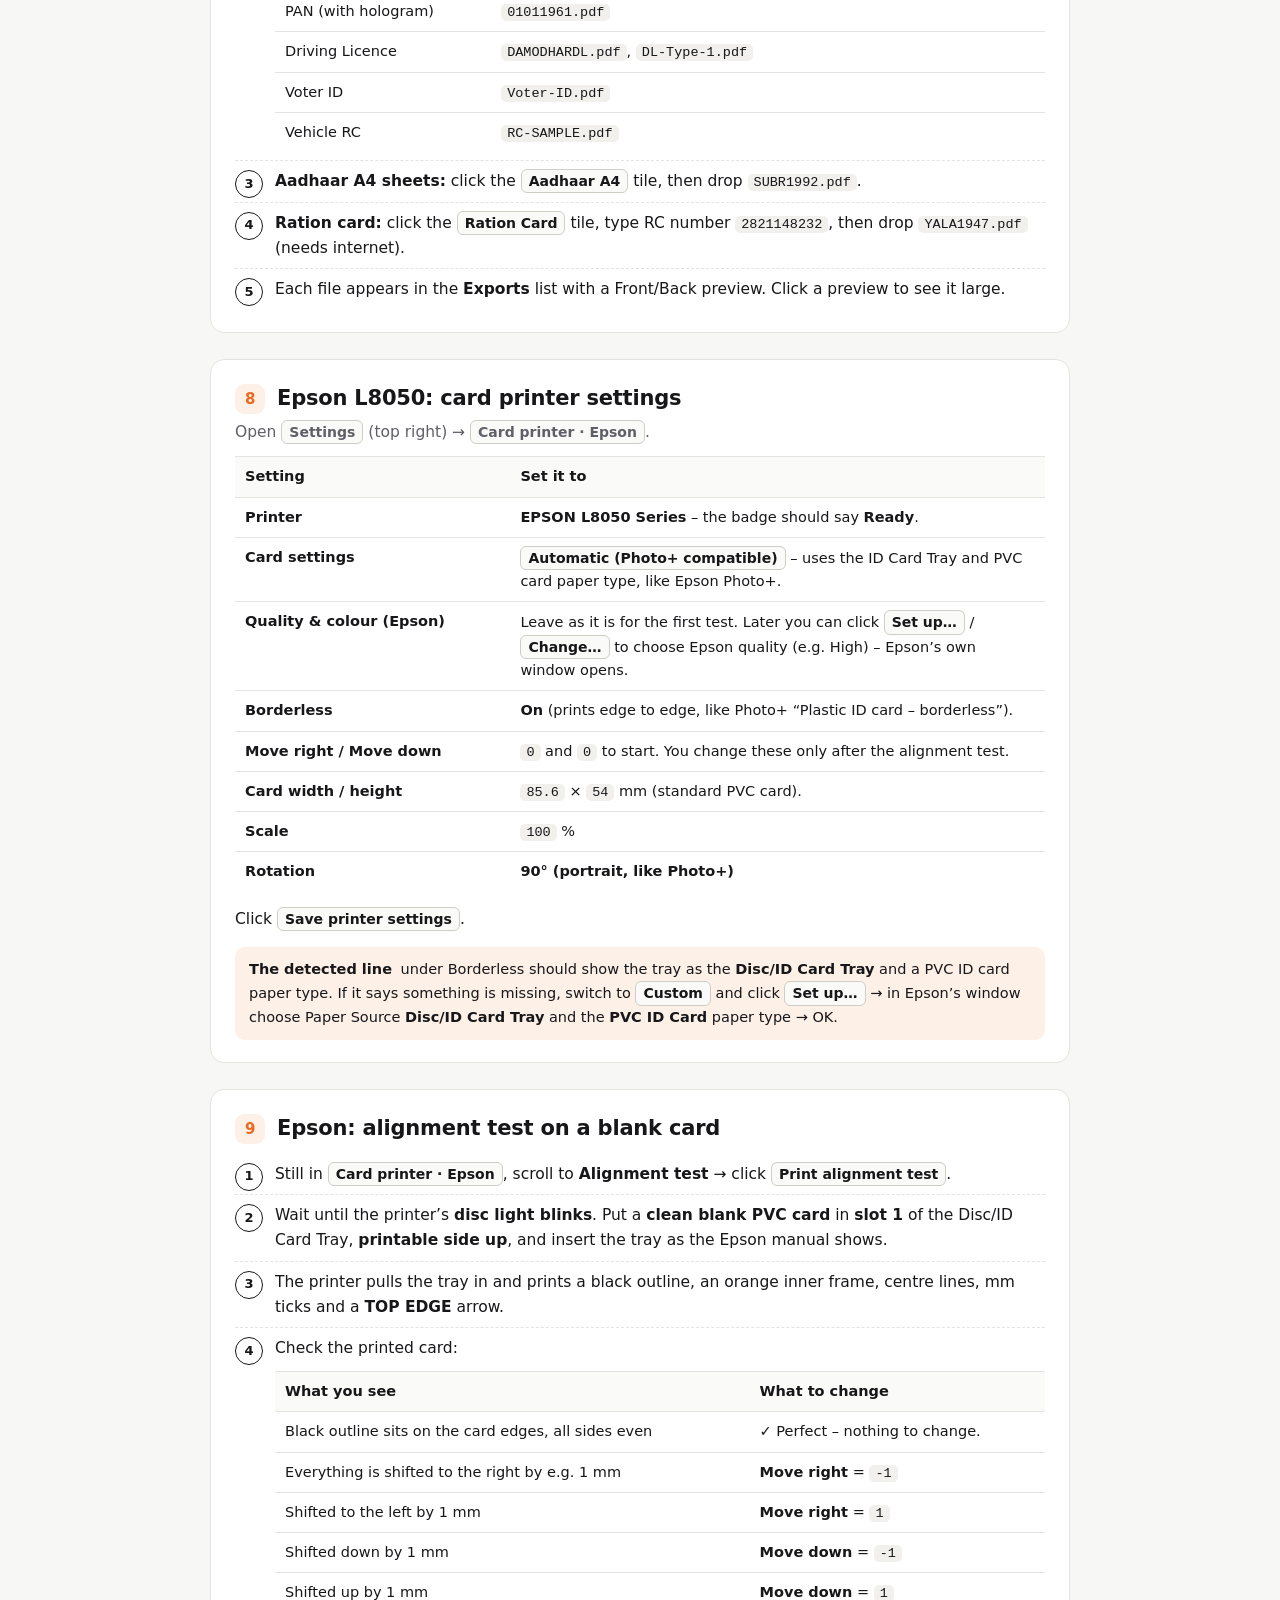
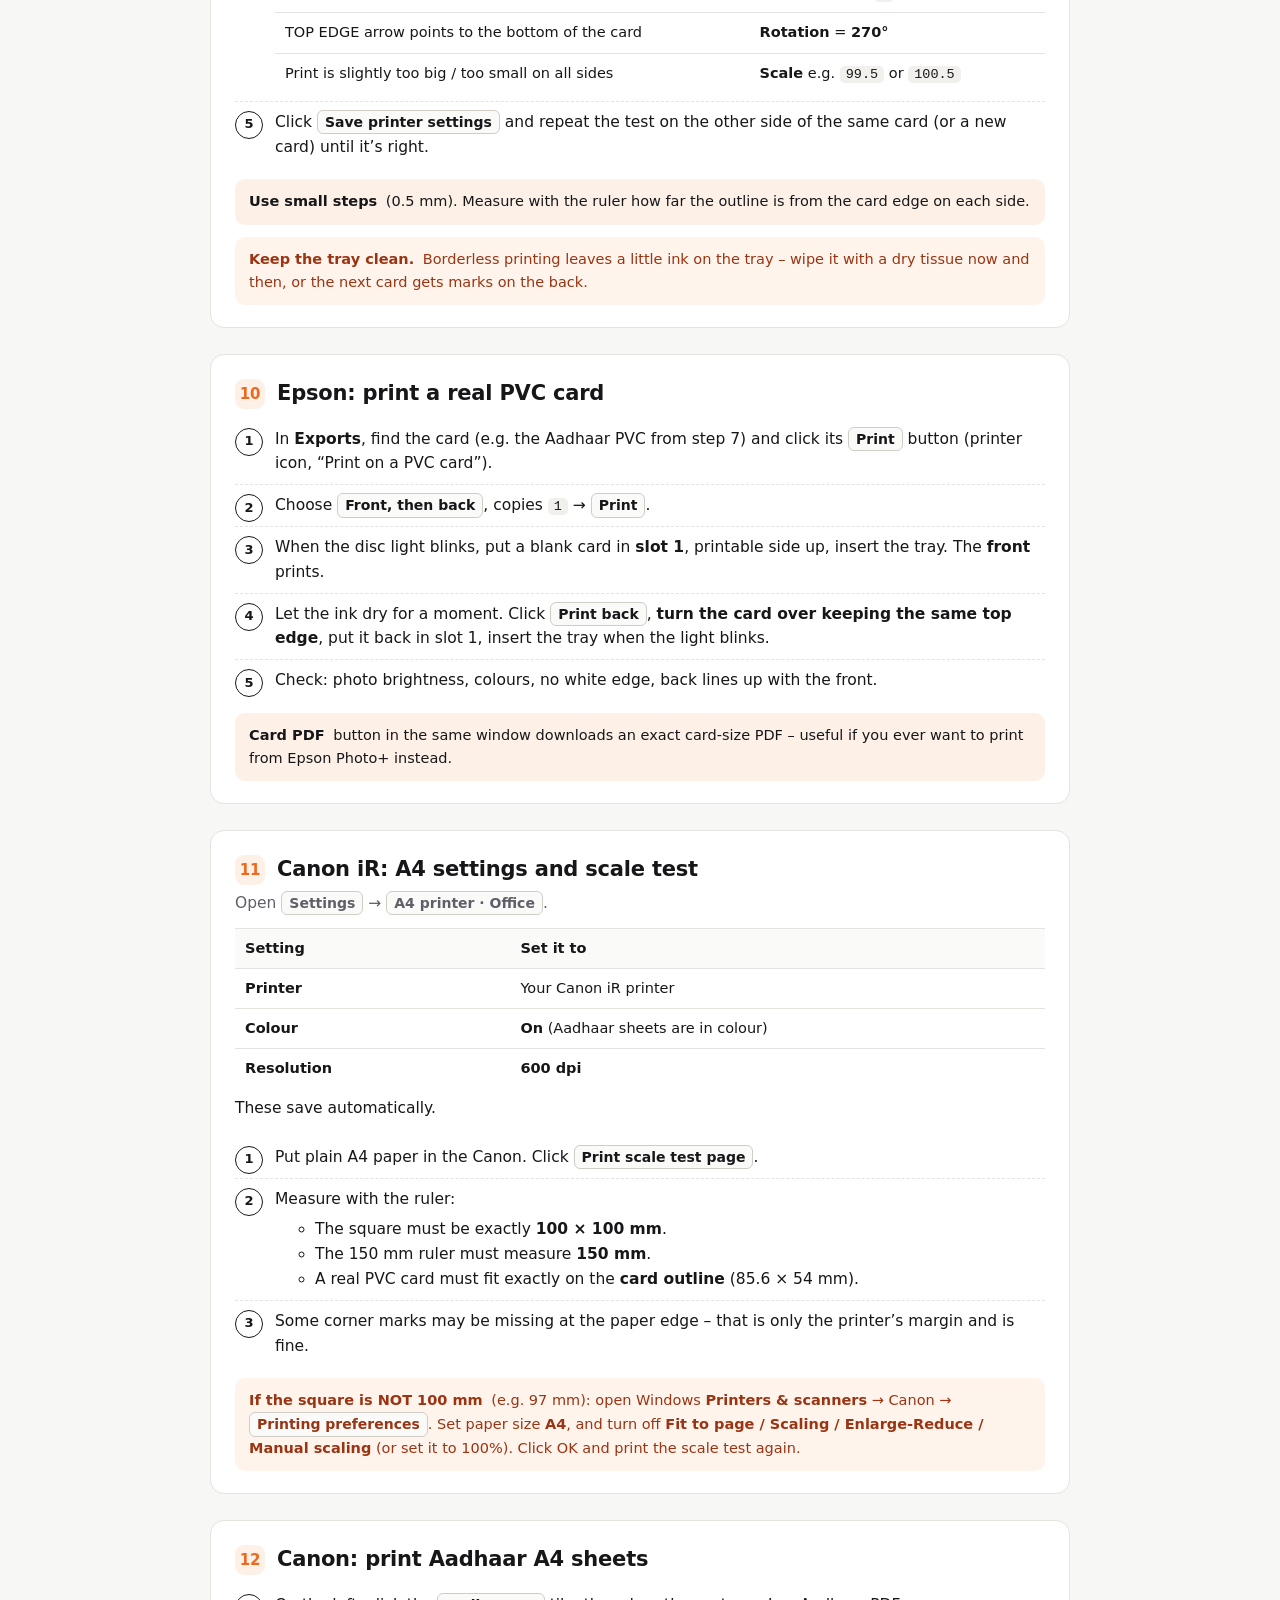
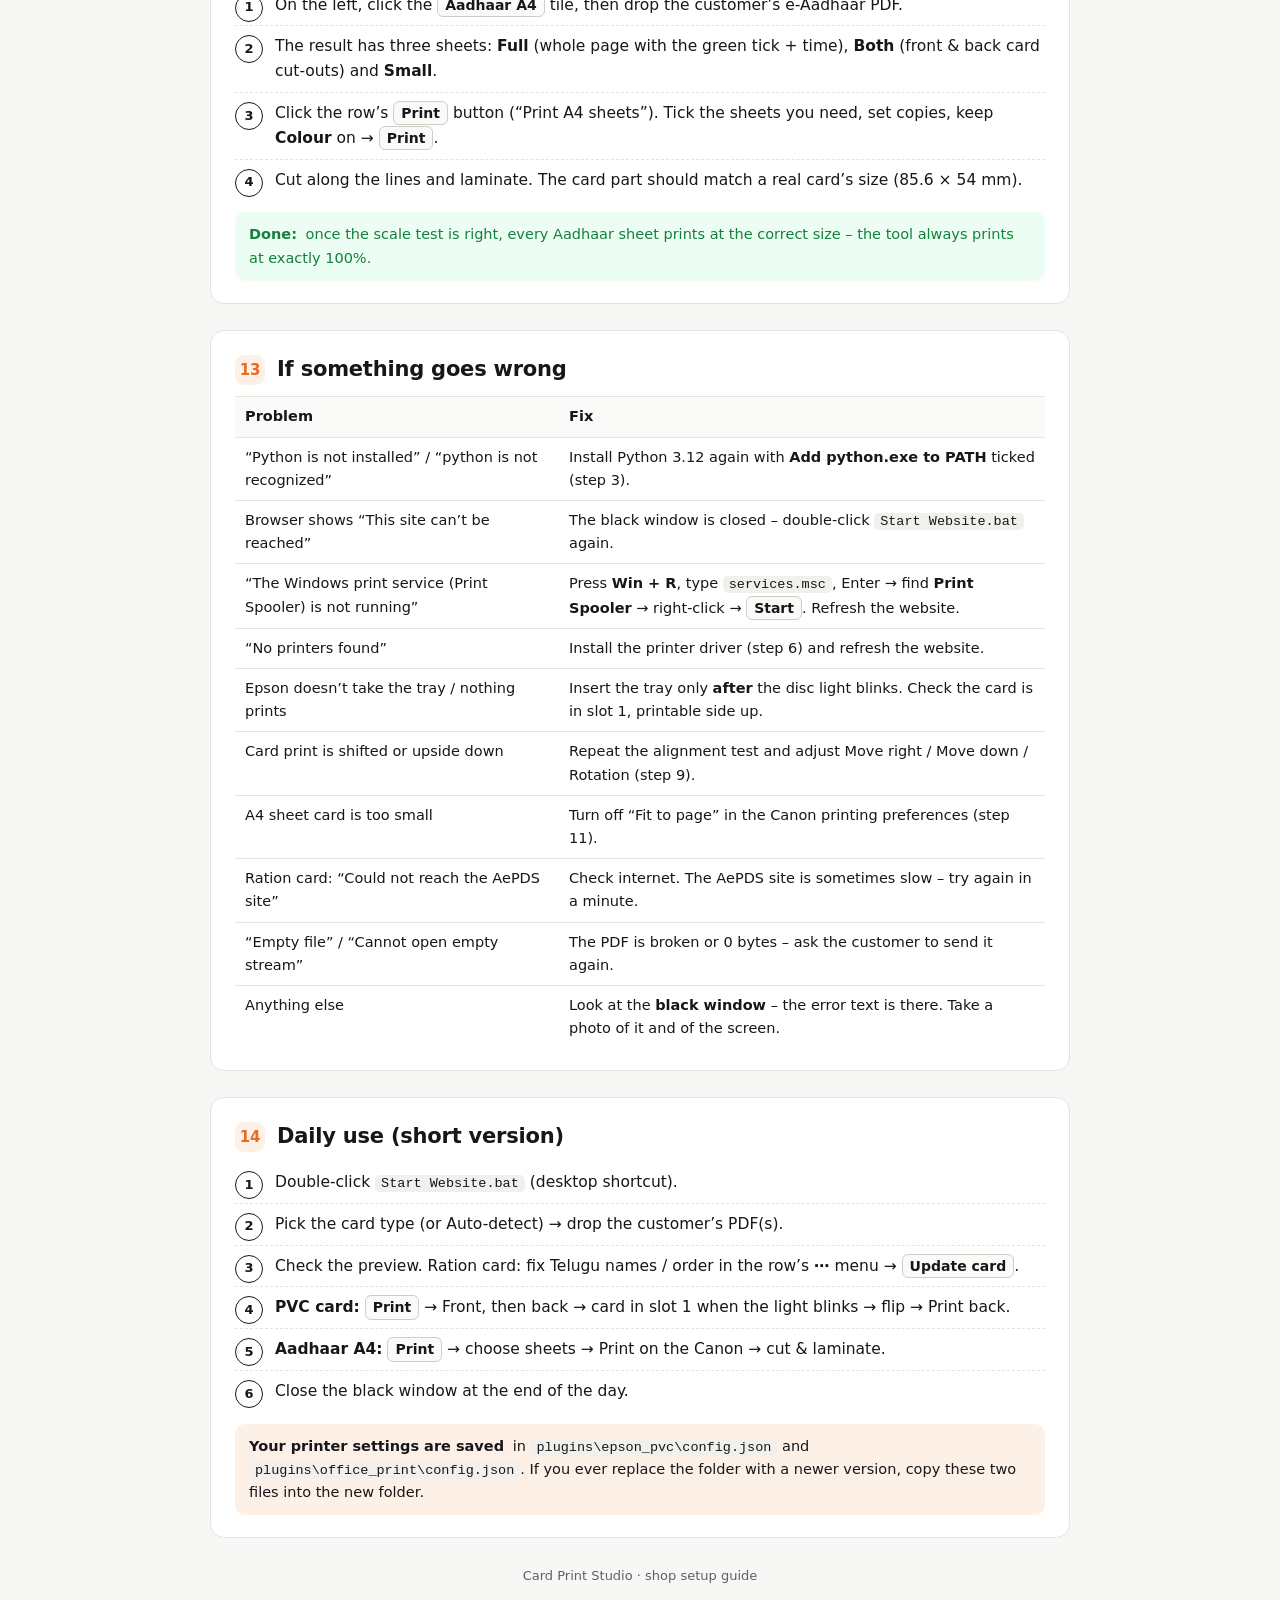
==== commit 75cc6759: "Setup guide: drop note about empty test files Co-Authored-By: Claude Opus 5.5 <noreply@anthropic.com" ====
--- a/SETUP GUIDE.html
+++ b/SETUP GUIDE.html
@@ -162,7 +162,6 @@
       <li><b>Ration card:</b> click the <span class="ui">Ration Card</span> tile, type RC number <code>2821148232</code>, then drop <code>YALA1947.pdf</code> (needs internet).</li>
       <li>Each file appears in the <b>Exports</b> list with a Front/Back preview. Click a preview to see it large.</li>
     </ol>
-    <div class="warn"><b>Skip</b> <code>DL-Type-2.pdf</code> and <code>MUNIREDDY_DL.pdf</code> &ndash; those two files are empty (0 bytes).</div>
   </section>
 
   <section id="epson">
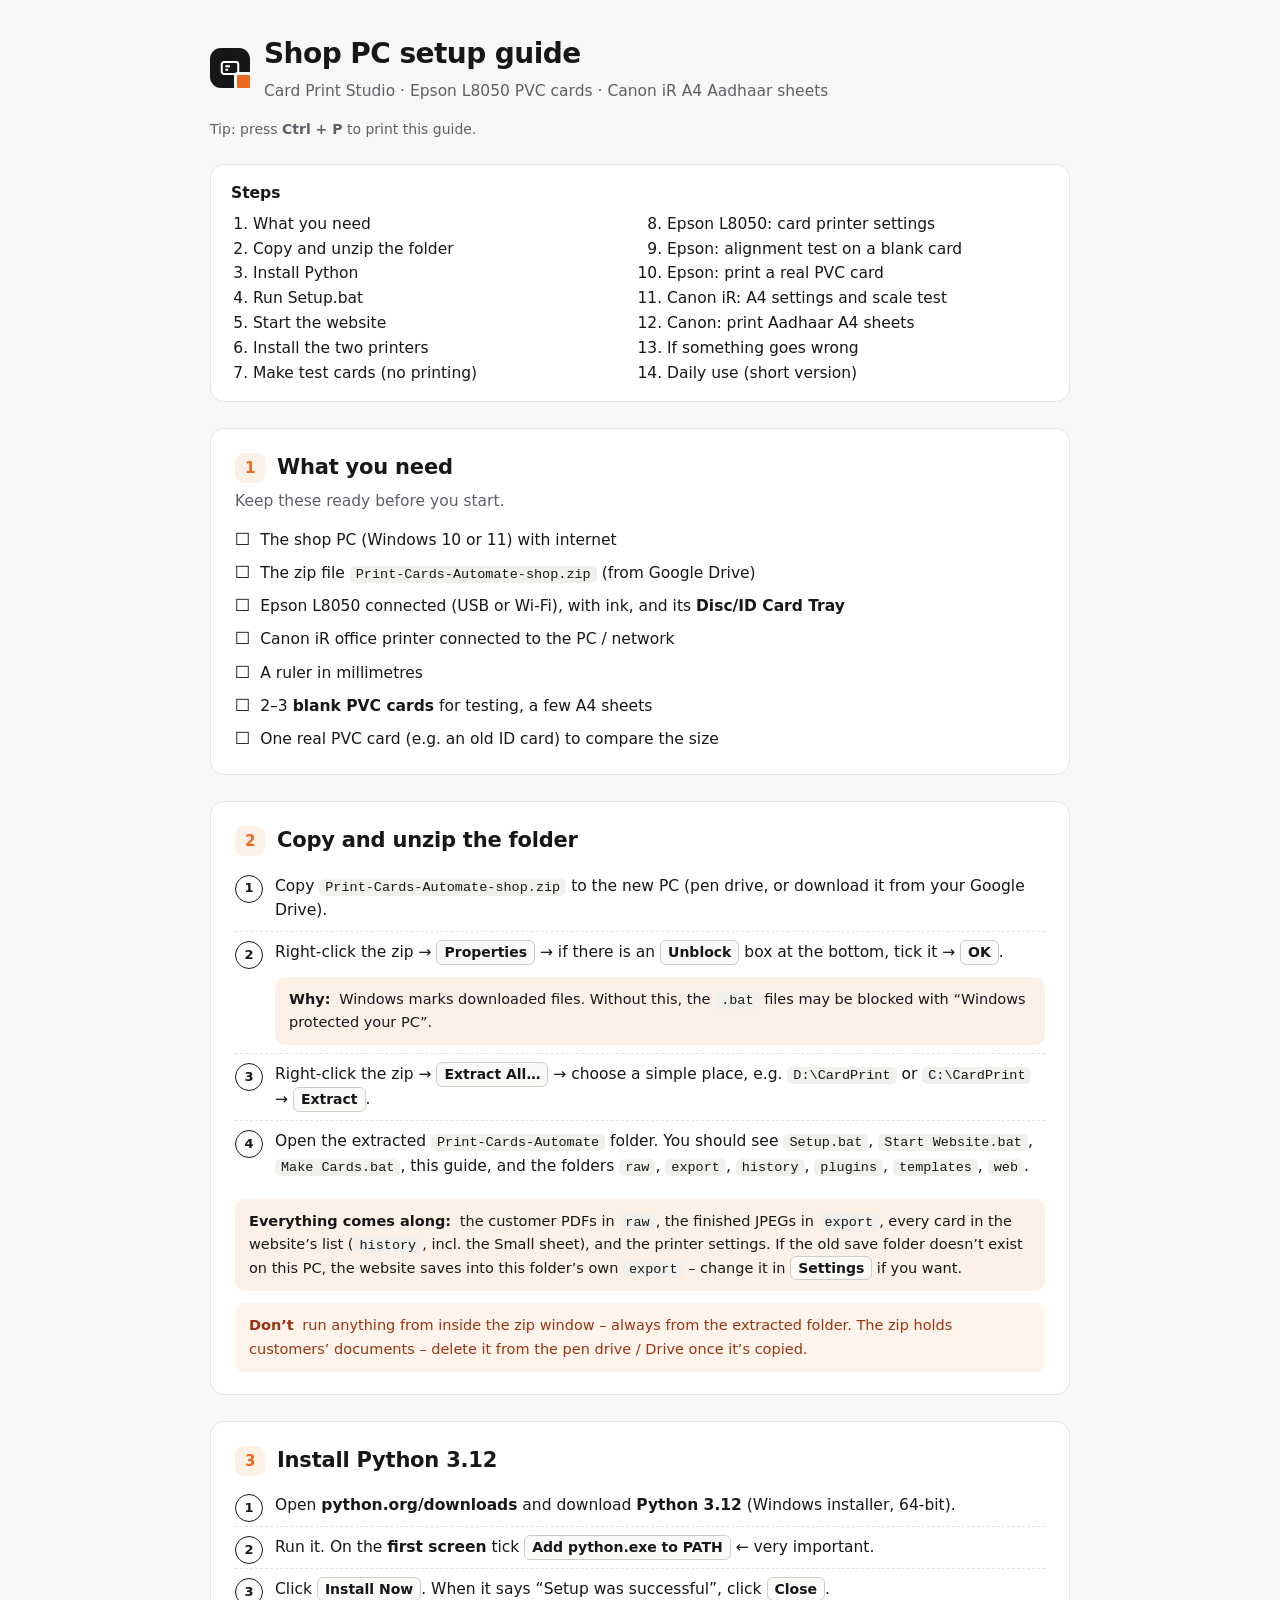
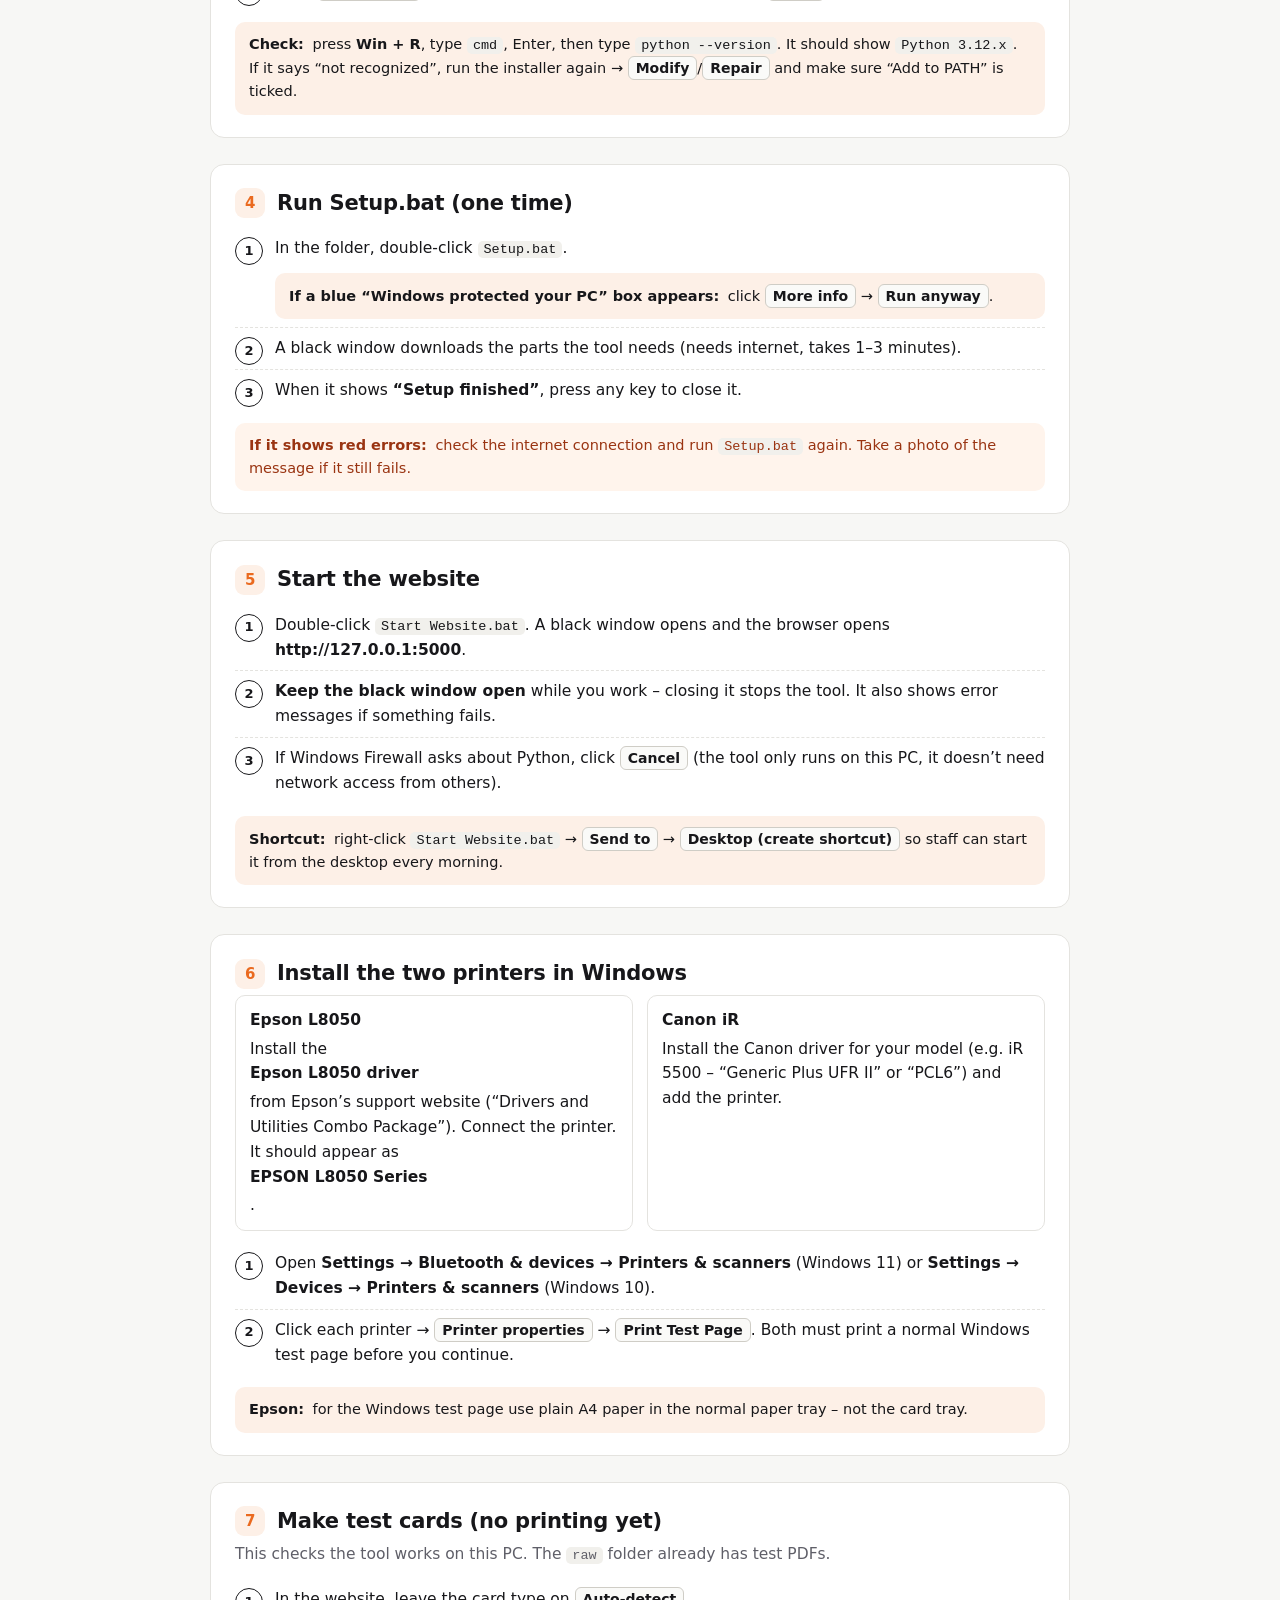
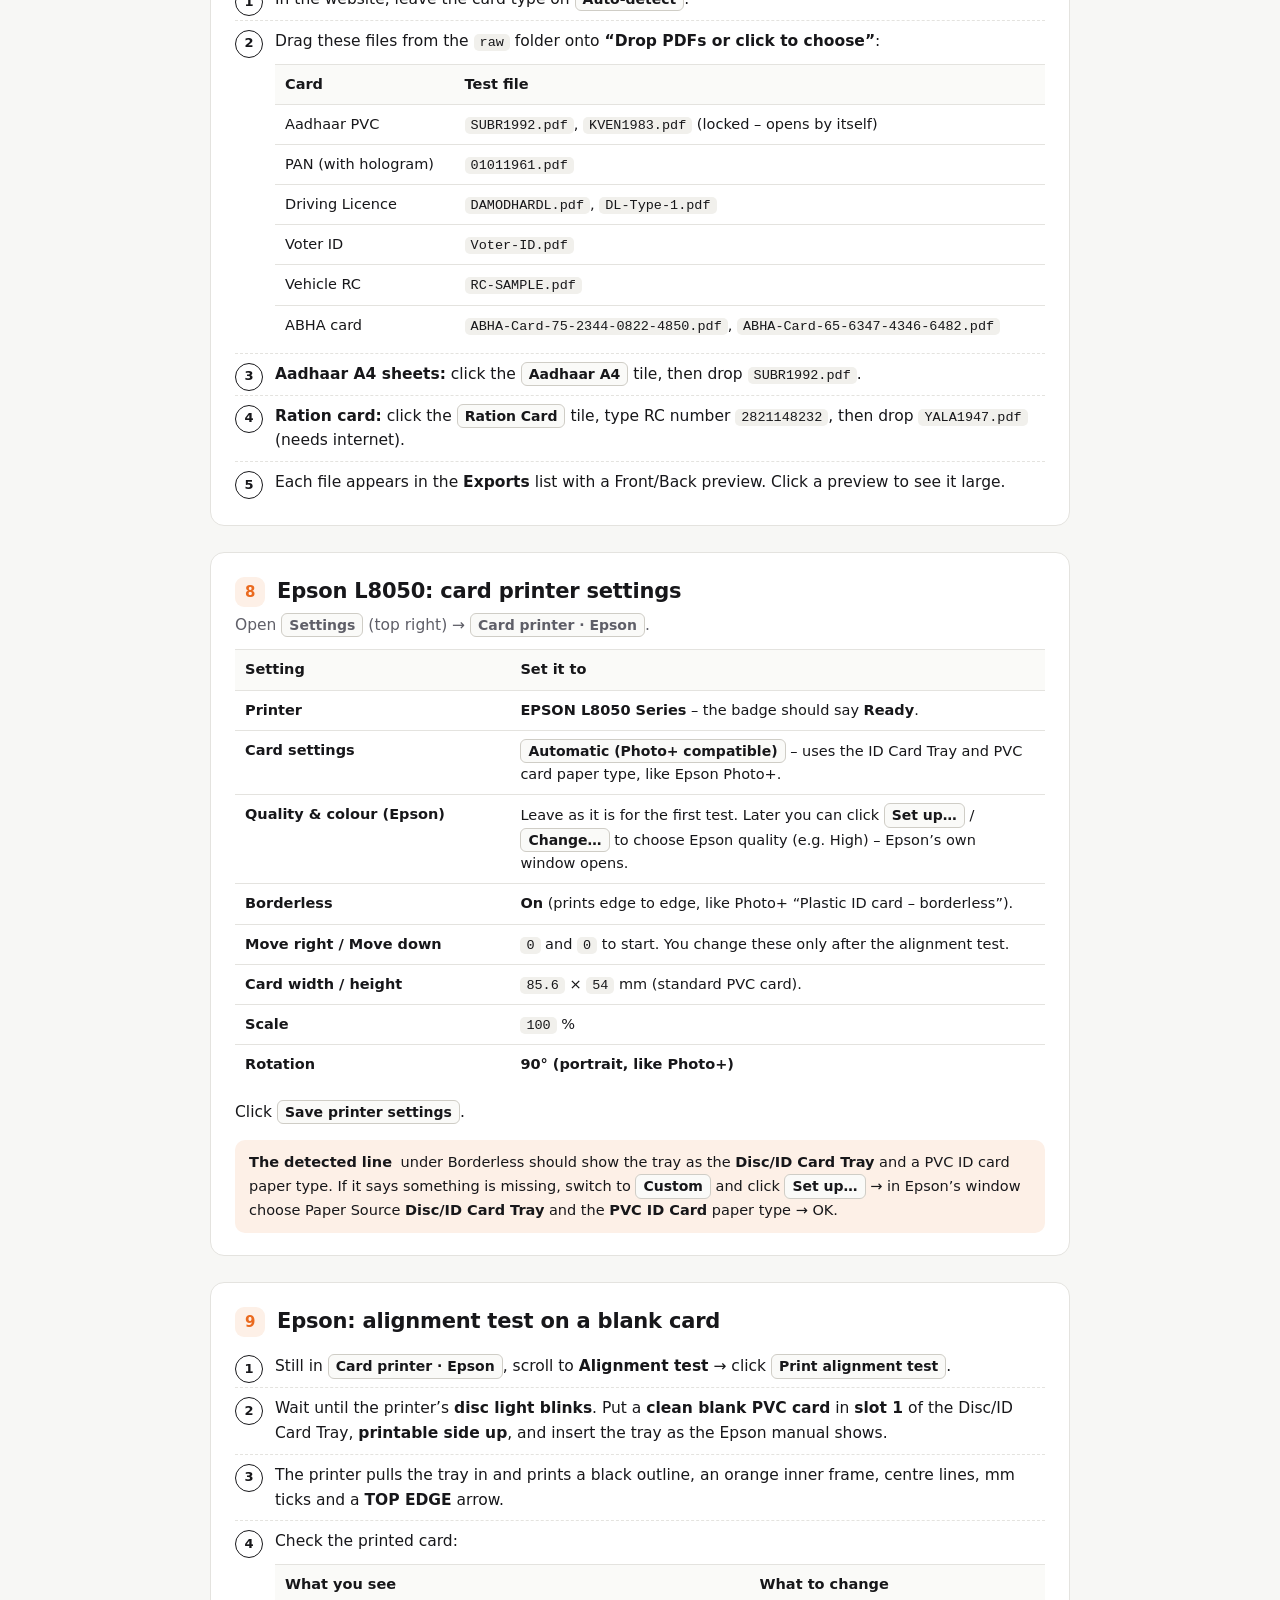
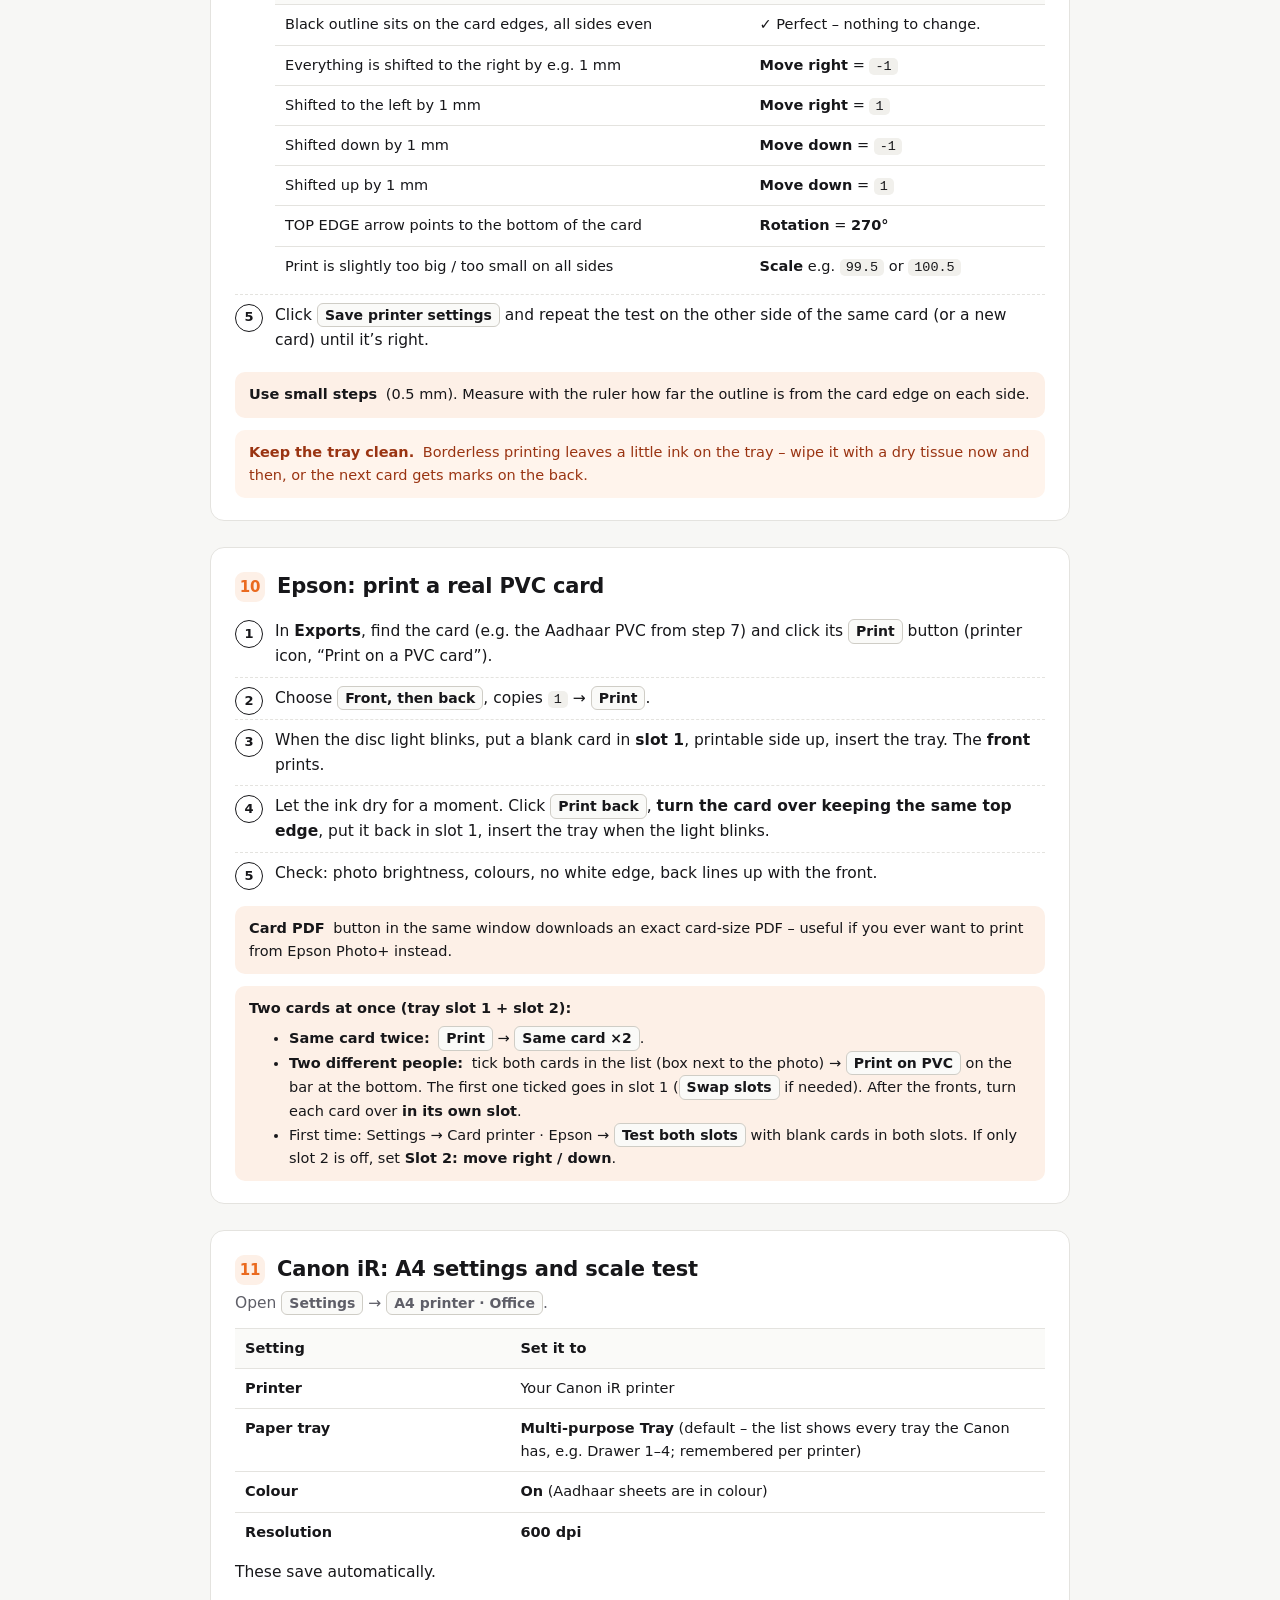
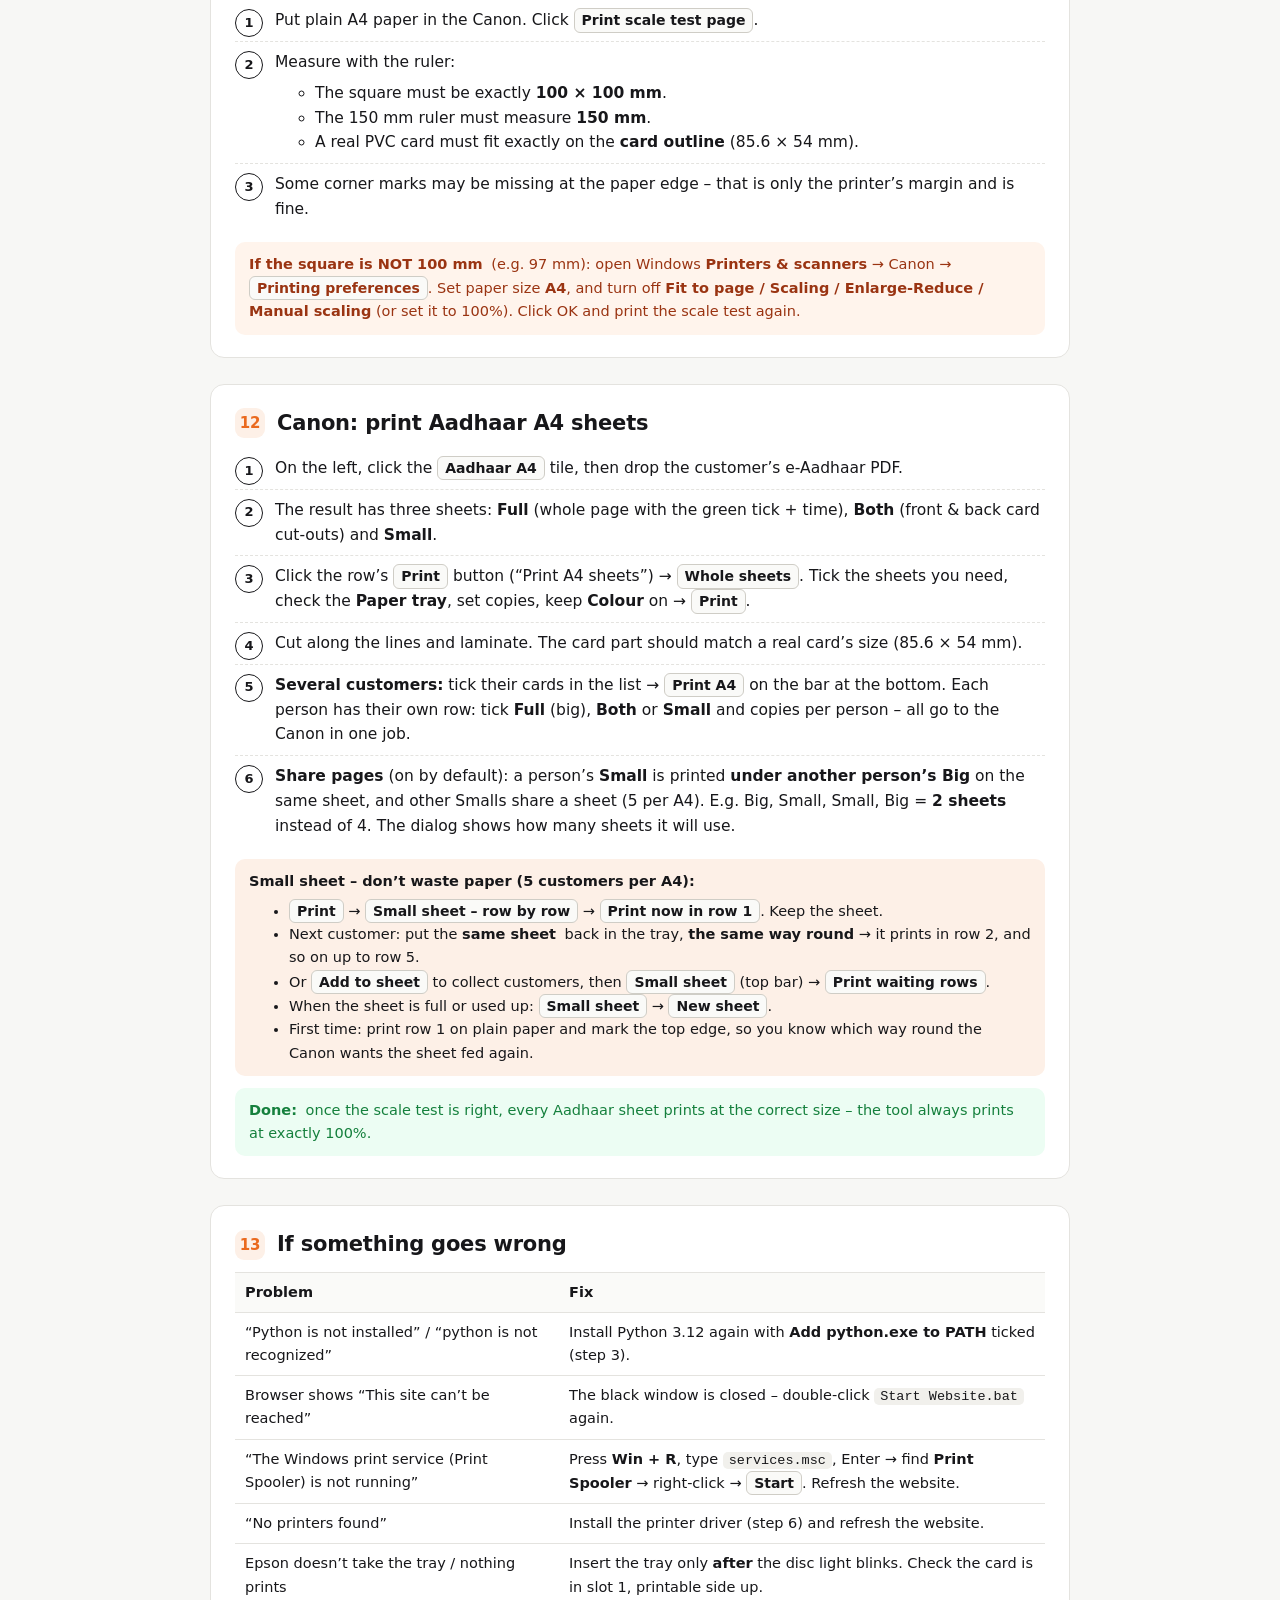
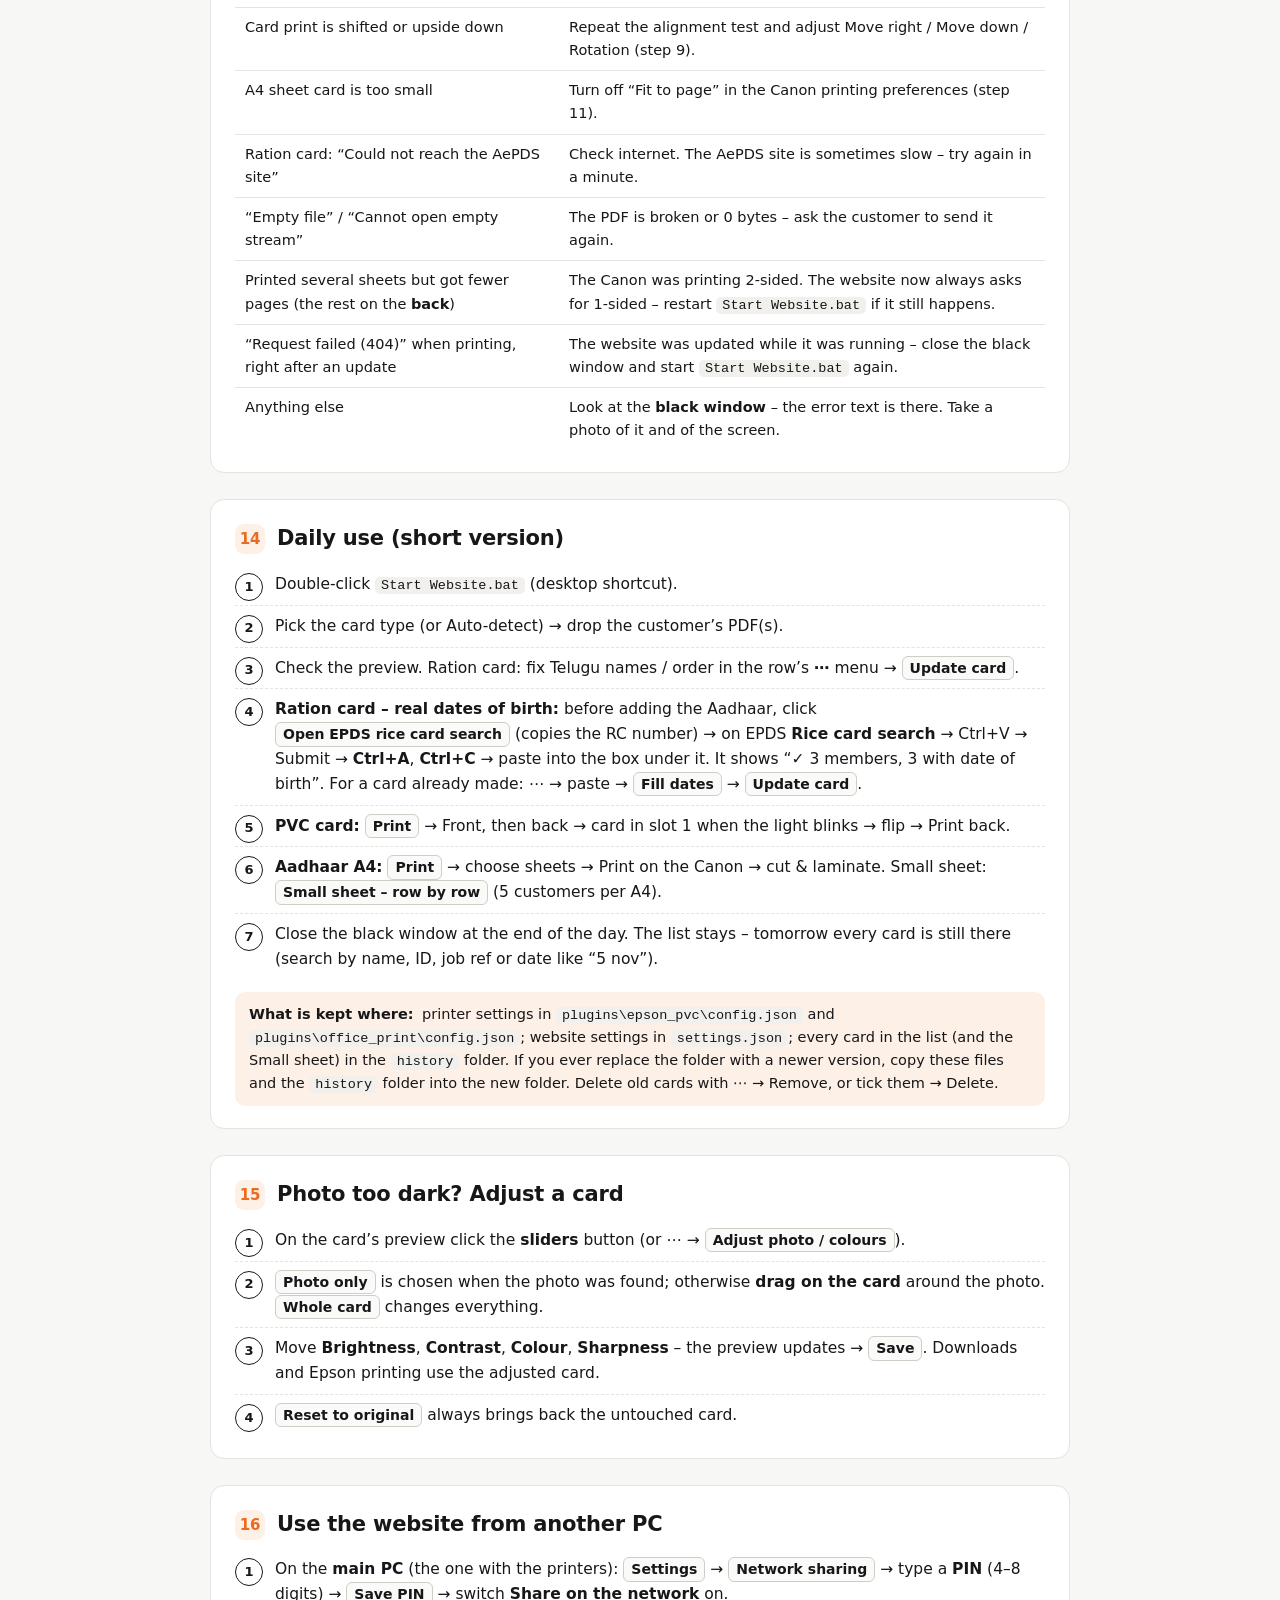
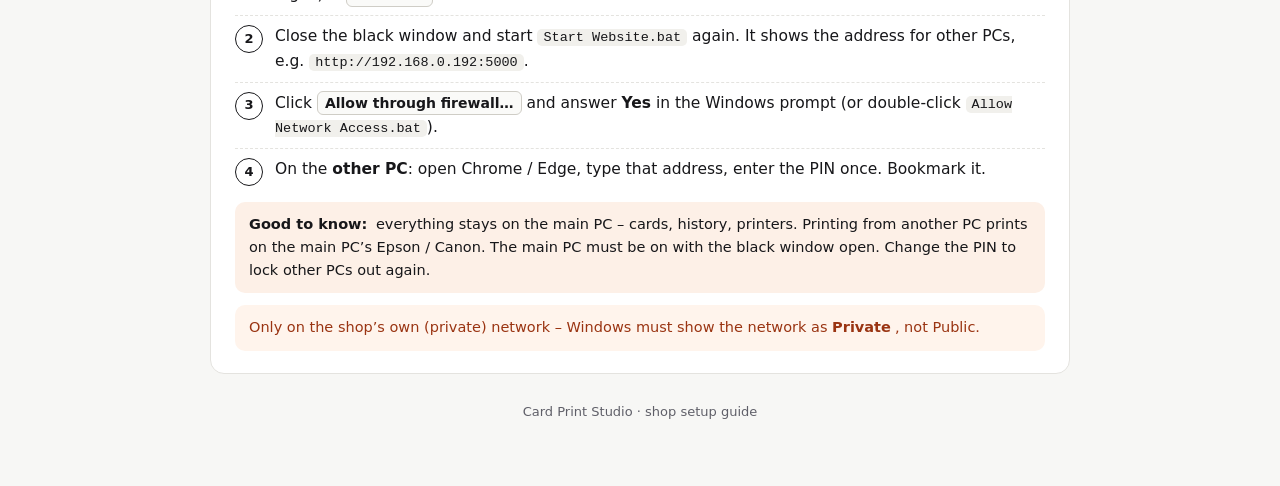
==== commit ba90a012: "Update from shop PC copy (2026-11-10): ABHA card, network access script, card maker fixes - New ABHA" ====
--- a/SETUP GUIDE.html
+++ b/SETUP GUIDE.html
@@ -89,13 +89,14 @@
   <section id="unzip">
     <h2><span class="n">2</span>Copy and unzip the folder</h2>
     <ol class="steps">
-      <li>Download <code>Print-Cards-Automate-shop.zip</code> from your Google Drive to the shop PC.</li>
-      <li>Right-click the zip &rarr; <span class="ui">Properties</span> &rarr; at the bottom tick <span class="ui">Unblock</span> &rarr; <span class="ui">OK</span>.
+      <li>Copy <code>Print-Cards-Automate-shop.zip</code> to the new PC (pen drive, or download it from your Google Drive).</li>
+      <li>Right-click the zip &rarr; <span class="ui">Properties</span> &rarr; if there is an <span class="ui">Unblock</span> box at the bottom, tick it &rarr; <span class="ui">OK</span>.
         <div class="tip"><b>Why:</b> Windows marks downloaded files. Without this, the <code>.bat</code> files may be blocked with &ldquo;Windows protected your PC&rdquo;.</div></li>
       <li>Right-click the zip &rarr; <span class="ui">Extract All&hellip;</span> &rarr; choose a simple place, e.g. <span class="path">D:\CardPrint</span> or <span class="path">C:\CardPrint</span> &rarr; <span class="ui">Extract</span>.</li>
-      <li>Open the extracted <span class="path">Print-Cards-Automate</span> folder. You should see <code>Setup.bat</code>, <code>Start Website.bat</code>, <code>Make Cards.bat</code>, this guide, and the folders <code>raw</code>, <code>export</code>, <code>plugins</code>, <code>templates</code>, <code>web</code>.</li>
-    </ol>
-    <div class="warn"><b>Don&rsquo;t</b> run anything from inside the zip window &ndash; always from the extracted folder.</div>
+      <li>Open the extracted <span class="path">Print-Cards-Automate</span> folder. You should see <code>Setup.bat</code>, <code>Start Website.bat</code>, <code>Make Cards.bat</code>, this guide, and the folders <code>raw</code>, <code>export</code>, <code>history</code>, <code>plugins</code>, <code>templates</code>, <code>web</code>.</li>
+    </ol>
+    <div class="tip"><b>Everything comes along:</b> the customer PDFs in <code>raw</code>, the finished JPEGs in <code>export</code>, every card in the website&rsquo;s list (<code>history</code>, incl. the Small sheet), and the printer settings. If the old save folder doesn&rsquo;t exist on this PC, the website saves into this folder&rsquo;s own <code>export</code> &ndash; change it in <span class="ui">Settings</span> if you want.</div>
+    <div class="warn"><b>Don&rsquo;t</b> run anything from inside the zip window &ndash; always from the extracted folder. The zip holds customers&rsquo; documents &ndash; delete it from the pen drive / Drive once it&rsquo;s copied.</div>
   </section>
 
   <section id="python">
@@ -157,6 +158,7 @@
           <tr><td>Driving Licence</td><td><code>DAMODHARDL.pdf</code>, <code>DL-Type-1.pdf</code></td></tr>
           <tr><td>Voter ID</td><td><code>Voter-ID.pdf</code></td></tr>
           <tr><td>Vehicle RC</td><td><code>RC-SAMPLE.pdf</code></td></tr>
+          <tr><td>ABHA card</td><td><code>ABHA-Card-75-2344-0822-4850.pdf</code>, <code>ABHA-Card-65-6347-4346-6482.pdf</code></td></tr>
         </table></li>
       <li><b>Aadhaar A4 sheets:</b> click the <span class="ui">Aadhaar A4</span> tile, then drop <code>SUBR1992.pdf</code>.</li>
       <li><b>Ration card:</b> click the <span class="ui">Ration Card</span> tile, type RC number <code>2821148232</code>, then drop <code>YALA1947.pdf</code> (needs internet).</li>
@@ -215,6 +217,12 @@
       <li>Check: photo brightness, colours, no white edge, back lines up with the front.</li>
     </ol>
     <div class="tip"><b>Card PDF</b> button in the same window downloads an exact card-size PDF &ndash; useful if you ever want to print from Epson Photo+ instead.</div>
+    <div class="tip"><b>Two cards at once (tray slot 1 + slot 2):</b>
+      <ul style="margin:6px 0 0">
+        <li><b>Same card twice:</b> <span class="ui">Print</span> &rarr; <span class="ui">Same card &times;2</span>.</li>
+        <li><b>Two different people:</b> tick both cards in the list (box next to the photo) &rarr; <span class="ui">Print on PVC</span> on the bar at the bottom. The first one ticked goes in slot 1 (<span class="ui">Swap slots</span> if needed). After the fronts, turn each card over <b>in its own slot</b>.</li>
+        <li>First time: Settings &rarr; Card printer &middot; Epson &rarr; <span class="ui">Test both slots</span> with blank cards in both slots. If only slot 2 is off, set <b>Slot 2: move right / down</b>.</li>
+      </ul></div>
   </section>
 
   <section id="canon">
@@ -223,6 +231,7 @@
     <table>
       <tr><th style="width:34%">Setting</th><th>Set it to</th></tr>
       <tr><td><b>Printer</b></td><td>Your Canon iR printer</td></tr>
+      <tr><td><b>Paper tray</b></td><td><b>Multi-purpose Tray</b> (default &ndash; the list shows every tray the Canon has, e.g. Drawer 1&ndash;4; remembered per printer)</td></tr>
       <tr><td><b>Colour</b></td><td><b>On</b> (Aadhaar sheets are in colour)</td></tr>
       <tr><td><b>Resolution</b></td><td><b>600 dpi</b></td></tr>
     </table>
@@ -245,9 +254,19 @@
     <ol class="steps">
       <li>On the left, click the <span class="ui">Aadhaar A4</span> tile, then drop the customer&rsquo;s e-Aadhaar PDF.</li>
       <li>The result has three sheets: <b>Full</b> (whole page with the green tick + time), <b>Both</b> (front &amp; back card cut-outs) and <b>Small</b>.</li>
-      <li>Click the row&rsquo;s <span class="ui">Print</span> button (&ldquo;Print A4 sheets&rdquo;). Tick the sheets you need, set copies, keep <b>Colour</b> on &rarr; <span class="ui">Print</span>.</li>
+      <li>Click the row&rsquo;s <span class="ui">Print</span> button (&ldquo;Print A4 sheets&rdquo;) &rarr; <span class="ui">Whole sheets</span>. Tick the sheets you need, check the <b>Paper tray</b>, set copies, keep <b>Colour</b> on &rarr; <span class="ui">Print</span>.</li>
       <li>Cut along the lines and laminate. The card part should match a real card&rsquo;s size (85.6 &times; 54 mm).</li>
-    </ol>
+      <li><b>Several customers:</b> tick their cards in the list &rarr; <span class="ui">Print A4</span> on the bar at the bottom. Each person has their own row: tick <b>Full</b> (big), <b>Both</b> or <b>Small</b> and copies per person &ndash; all go to the Canon in one job.</li>
+      <li><b>Share pages</b> (on by default): a person&rsquo;s <b>Small</b> is printed <b>under another person&rsquo;s Big</b> on the same sheet, and other Smalls share a sheet (5 per A4). E.g. Big, Small, Small, Big = <b>2 sheets</b> instead of 4. The dialog shows how many sheets it will use.</li>
+    </ol>
+    <div class="tip"><b>Small sheet &ndash; don&rsquo;t waste paper (5 customers per A4):</b>
+      <ul style="margin:6px 0 0">
+        <li><span class="ui">Print</span> &rarr; <span class="ui">Small sheet &ndash; row by row</span> &rarr; <span class="ui">Print now in row 1</span>. Keep the sheet.</li>
+        <li>Next customer: put the <b>same sheet</b> back in the tray, <b>the same way round</b> &rarr; it prints in row 2, and so on up to row 5.</li>
+        <li>Or <span class="ui">Add to sheet</span> to collect customers, then <span class="ui">Small sheet</span> (top bar) &rarr; <span class="ui">Print waiting rows</span>.</li>
+        <li>When the sheet is full or used up: <span class="ui">Small sheet</span> &rarr; <span class="ui">New sheet</span>.</li>
+        <li>First time: print row 1 on plain paper and mark the top edge, so you know which way round the Canon wants the sheet fed again.</li>
+      </ul></div>
     <div class="ok"><b>Done:</b> once the scale test is right, every Aadhaar sheet prints at the correct size &ndash; the tool always prints at exactly 100%.</div>
   </section>
 
@@ -264,6 +283,8 @@
       <tr><td>A4 sheet card is too small</td><td>Turn off &ldquo;Fit to page&rdquo; in the Canon printing preferences (step 11).</td></tr>
       <tr><td>Ration card: &ldquo;Could not reach the AePDS site&rdquo;</td><td>Check internet. The AePDS site is sometimes slow &ndash; try again in a minute.</td></tr>
       <tr><td>&ldquo;Empty file&rdquo; / &ldquo;Cannot open empty stream&rdquo;</td><td>The PDF is broken or 0 bytes &ndash; ask the customer to send it again.</td></tr>
+      <tr><td>Printed several sheets but got fewer pages (the rest on the <b>back</b>)</td><td>The Canon was printing 2-sided. The website now always asks for 1-sided &ndash; restart <code>Start Website.bat</code> if it still happens.</td></tr>
+      <tr><td>&ldquo;Request failed (404)&rdquo; when printing, right after an update</td><td>The website was updated while it was running &ndash; close the black window and start <code>Start Website.bat</code> again.</td></tr>
       <tr><td>Anything else</td><td>Look at the <b>black window</b> &ndash; the error text is there. Take a photo of it and of the screen.</td></tr>
     </table>
   </section>
@@ -274,11 +295,34 @@
       <li>Double-click <code>Start Website.bat</code> (desktop shortcut).</li>
       <li>Pick the card type (or Auto-detect) &rarr; drop the customer&rsquo;s PDF(s).</li>
       <li>Check the preview. Ration card: fix Telugu names / order in the row&rsquo;s <b>&#8943;</b> menu &rarr; <span class="ui">Update card</span>.</li>
+      <li><b>Ration card &ndash; real dates of birth:</b> before adding the Aadhaar, click <span class="ui">Open EPDS rice card search</span> (copies the RC number) &rarr; on EPDS <b>Rice card search</b> &rarr; Ctrl+V &rarr; Submit &rarr; <b>Ctrl+A</b>, <b>Ctrl+C</b> &rarr; paste into the box under it. It shows &ldquo;&#10003; 3 members, 3 with date of birth&rdquo;. For a card already made: &#8943; &rarr; paste &rarr; <span class="ui">Fill dates</span> &rarr; <span class="ui">Update card</span>.</li>
       <li><b>PVC card:</b> <span class="ui">Print</span> &rarr; Front, then back &rarr; card in slot 1 when the light blinks &rarr; flip &rarr; Print back.</li>
-      <li><b>Aadhaar A4:</b> <span class="ui">Print</span> &rarr; choose sheets &rarr; Print on the Canon &rarr; cut &amp; laminate.</li>
-      <li>Close the black window at the end of the day.</li>
-    </ol>
-    <div class="tip"><b>Your printer settings are saved</b> in <span class="path">plugins\epson_pvc\config.json</span> and <span class="path">plugins\office_print\config.json</span>. If you ever replace the folder with a newer version, copy these two files into the new folder.</div>
+      <li><b>Aadhaar A4:</b> <span class="ui">Print</span> &rarr; choose sheets &rarr; Print on the Canon &rarr; cut &amp; laminate. Small sheet: <span class="ui">Small sheet &ndash; row by row</span> (5 customers per A4).</li>
+      <li>Close the black window at the end of the day. The list stays &ndash; tomorrow every card is still there (search by name, ID, job ref or date like &ldquo;5 nov&rdquo;).</li>
+    </ol>
+    <div class="tip"><b>What is kept where:</b> printer settings in <span class="path">plugins\epson_pvc\config.json</span> and <span class="path">plugins\office_print\config.json</span>; website settings in <span class="path">settings.json</span>; every card in the list (and the Small sheet) in the <span class="path">history</span> folder. If you ever replace the folder with a newer version, copy these files and the <code>history</code> folder into the new folder. Delete old cards with &#8943; &rarr; Remove, or tick them &rarr; Delete.</div>
+  </section>
+
+  <section id="adjust">
+    <h2><span class="n">15</span>Photo too dark? Adjust a card</h2>
+    <ol class="steps">
+      <li>On the card&rsquo;s preview click the <b>sliders</b> button (or &#8943; &rarr; <span class="ui">Adjust photo / colours</span>).</li>
+      <li><span class="ui">Photo only</span> is chosen when the photo was found; otherwise <b>drag on the card</b> around the photo. <span class="ui">Whole card</span> changes everything.</li>
+      <li>Move <b>Brightness</b>, <b>Contrast</b>, <b>Colour</b>, <b>Sharpness</b> &ndash; the preview updates &rarr; <span class="ui">Save</span>. Downloads and Epson printing use the adjusted card.</li>
+      <li><span class="ui">Reset to original</span> always brings back the untouched card.</li>
+    </ol>
+  </section>
+
+  <section id="network">
+    <h2><span class="n">16</span>Use the website from another PC</h2>
+    <ol class="steps">
+      <li>On the <b>main PC</b> (the one with the printers): <span class="ui">Settings</span> &rarr; <span class="ui">Network sharing</span> &rarr; type a <b>PIN</b> (4&ndash;8 digits) &rarr; <span class="ui">Save PIN</span> &rarr; switch <b>Share on the network</b> on.</li>
+      <li>Close the black window and start <code>Start Website.bat</code> again. It shows the address for other PCs, e.g. <code>http://192.168.0.192:5000</code>.</li>
+      <li>Click <span class="ui">Allow through firewall&hellip;</span> and answer <b>Yes</b> in the Windows prompt (or double-click <code>Allow Network Access.bat</code>).</li>
+      <li>On the <b>other PC</b>: open Chrome / Edge, type that address, enter the PIN once. Bookmark it.</li>
+    </ol>
+    <div class="tip"><b>Good to know:</b> everything stays on the main PC &ndash; cards, history, printers. Printing from another PC prints on the main PC&rsquo;s Epson / Canon. The main PC must be on with the black window open. Change the PIN to lock other PCs out again.</div>
+    <div class="warn">Only on the shop&rsquo;s own (private) network &ndash; Windows must show the network as <b>Private</b>, not Public.</div>
   </section>
 
   <footer>Card Print Studio &middot; shop setup guide</footer>
